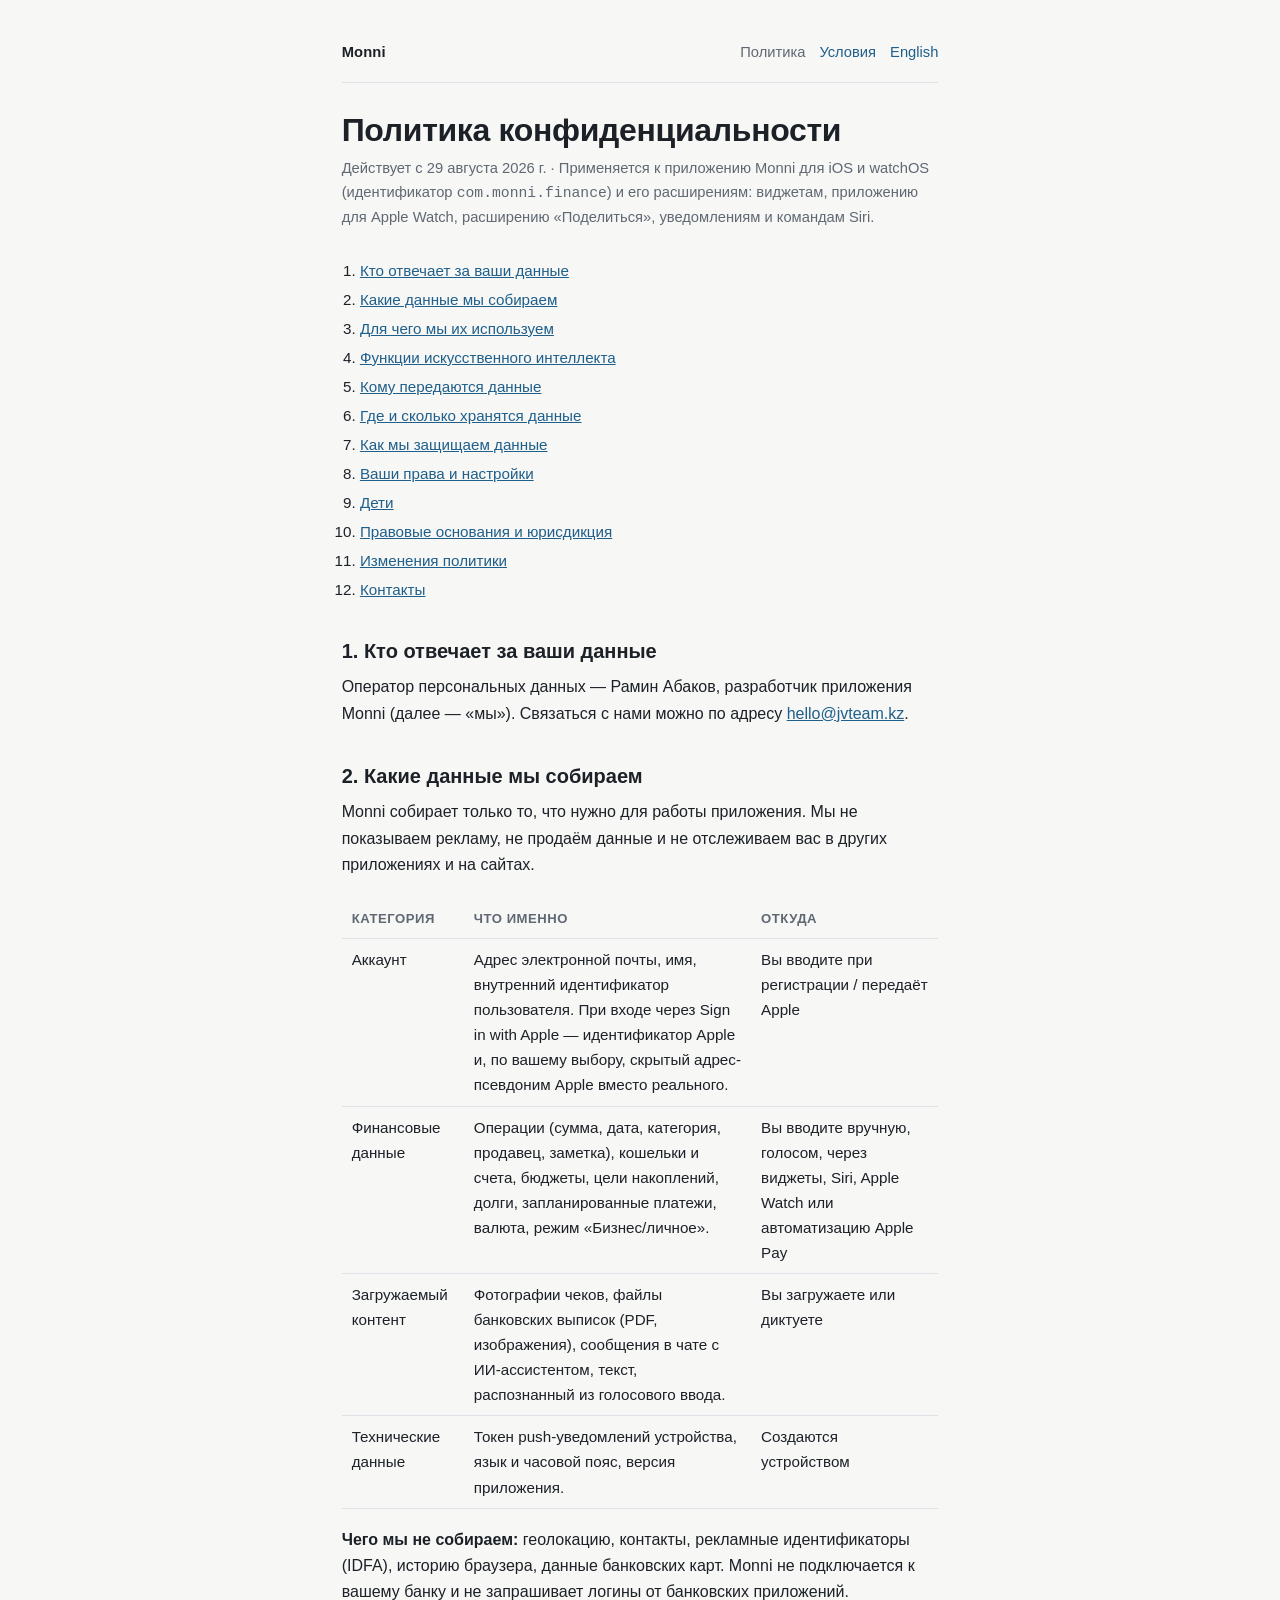
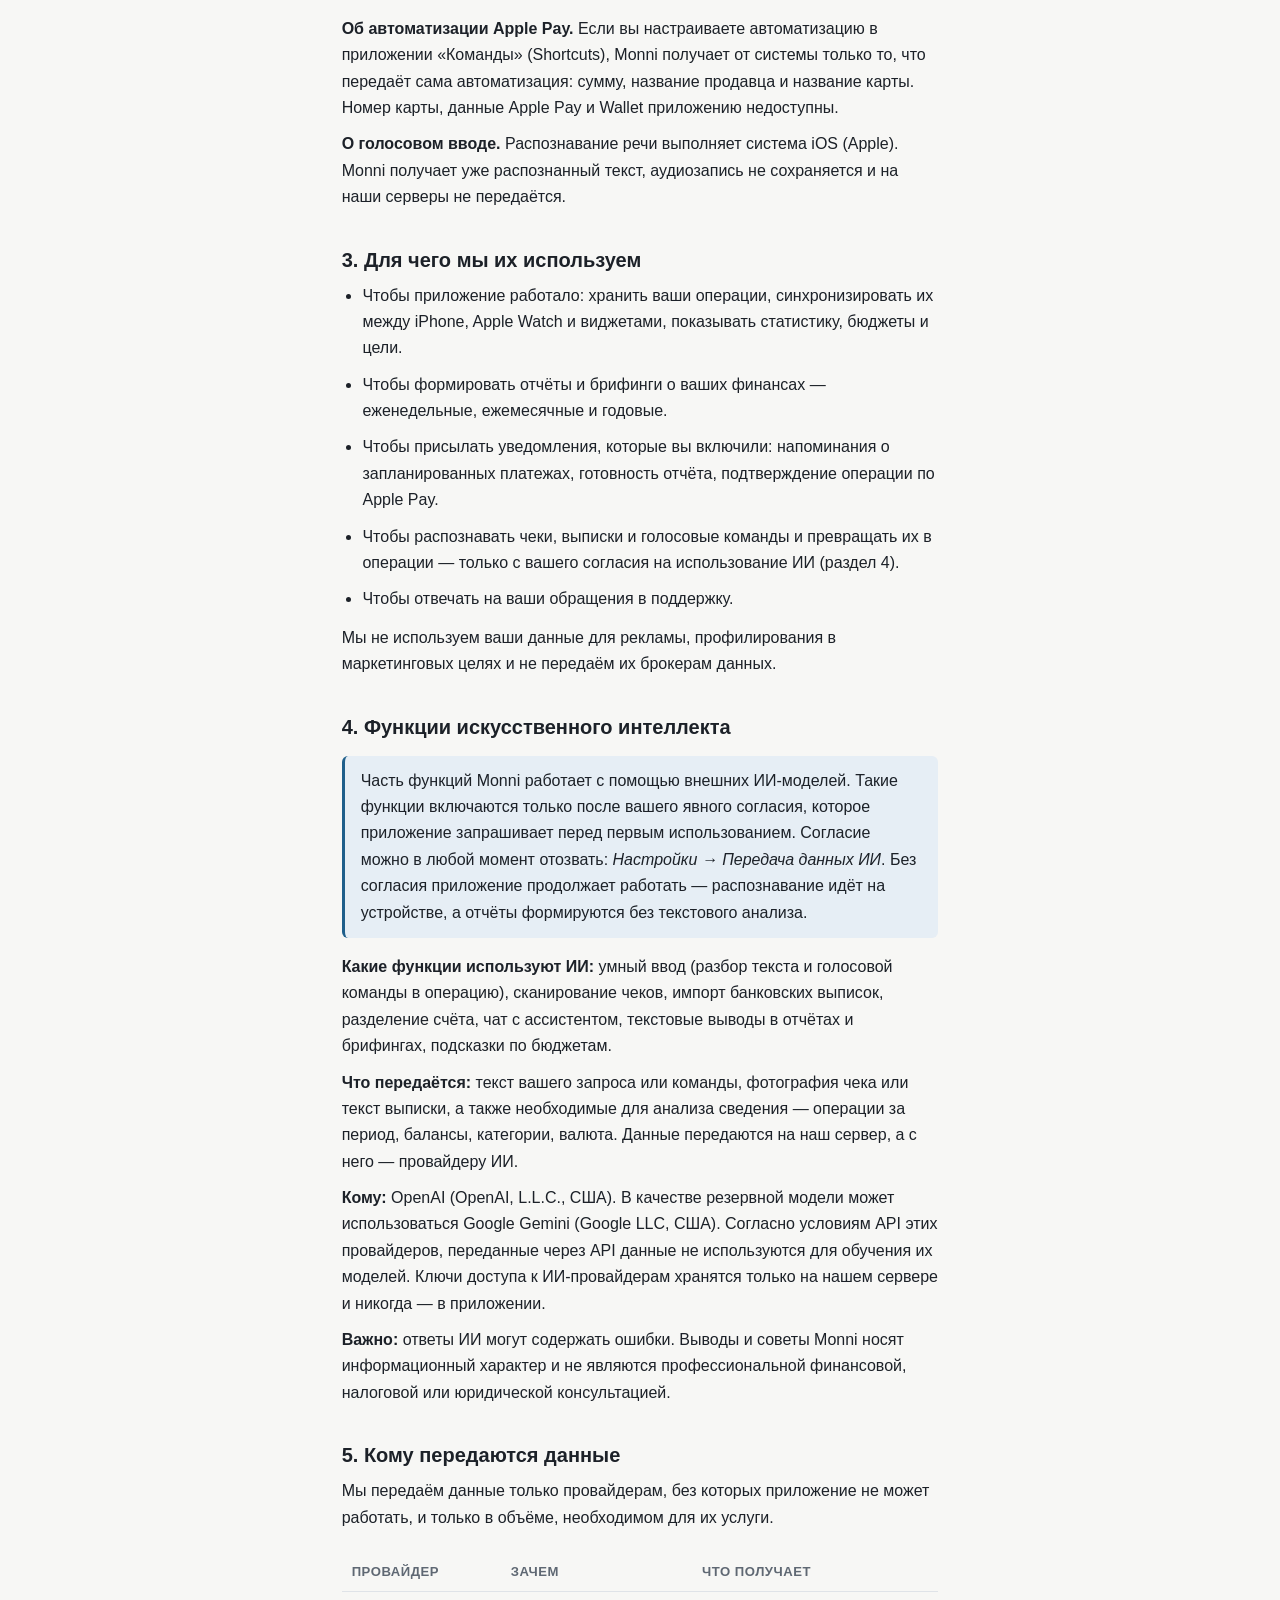
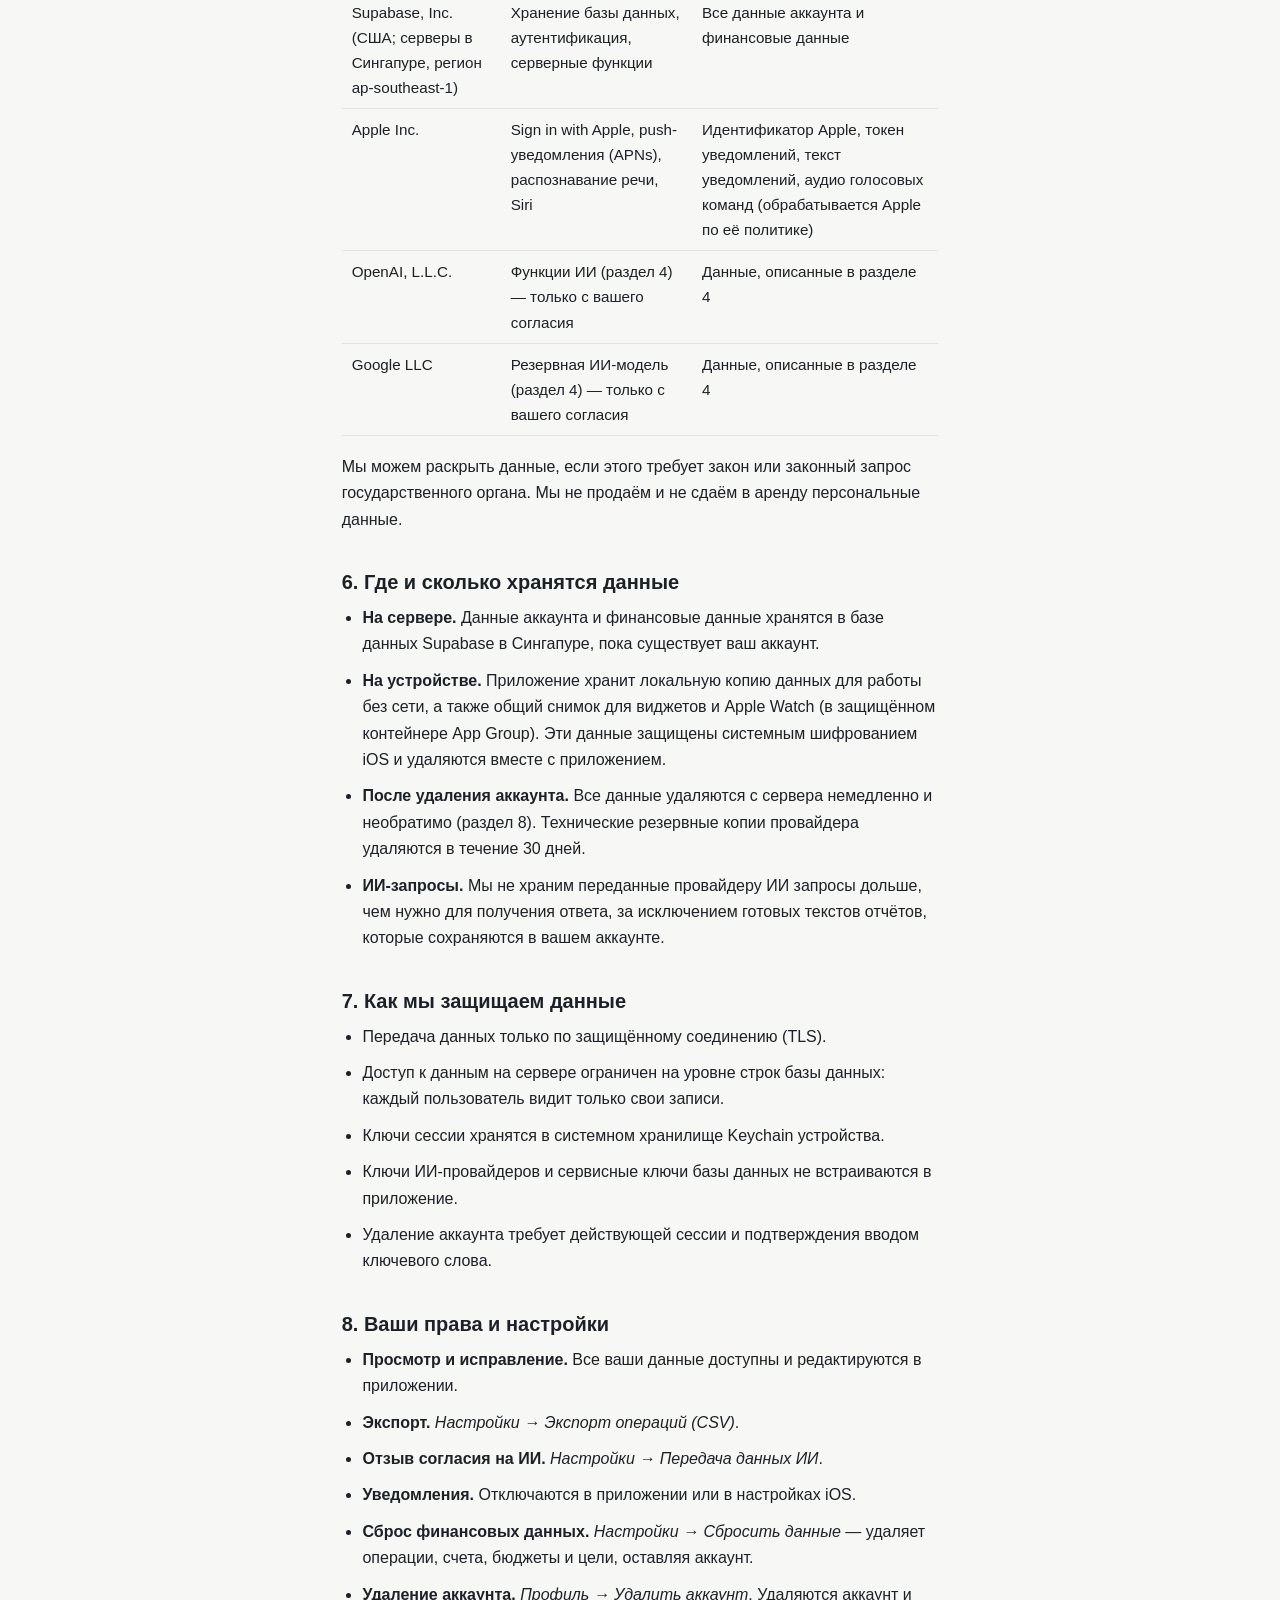
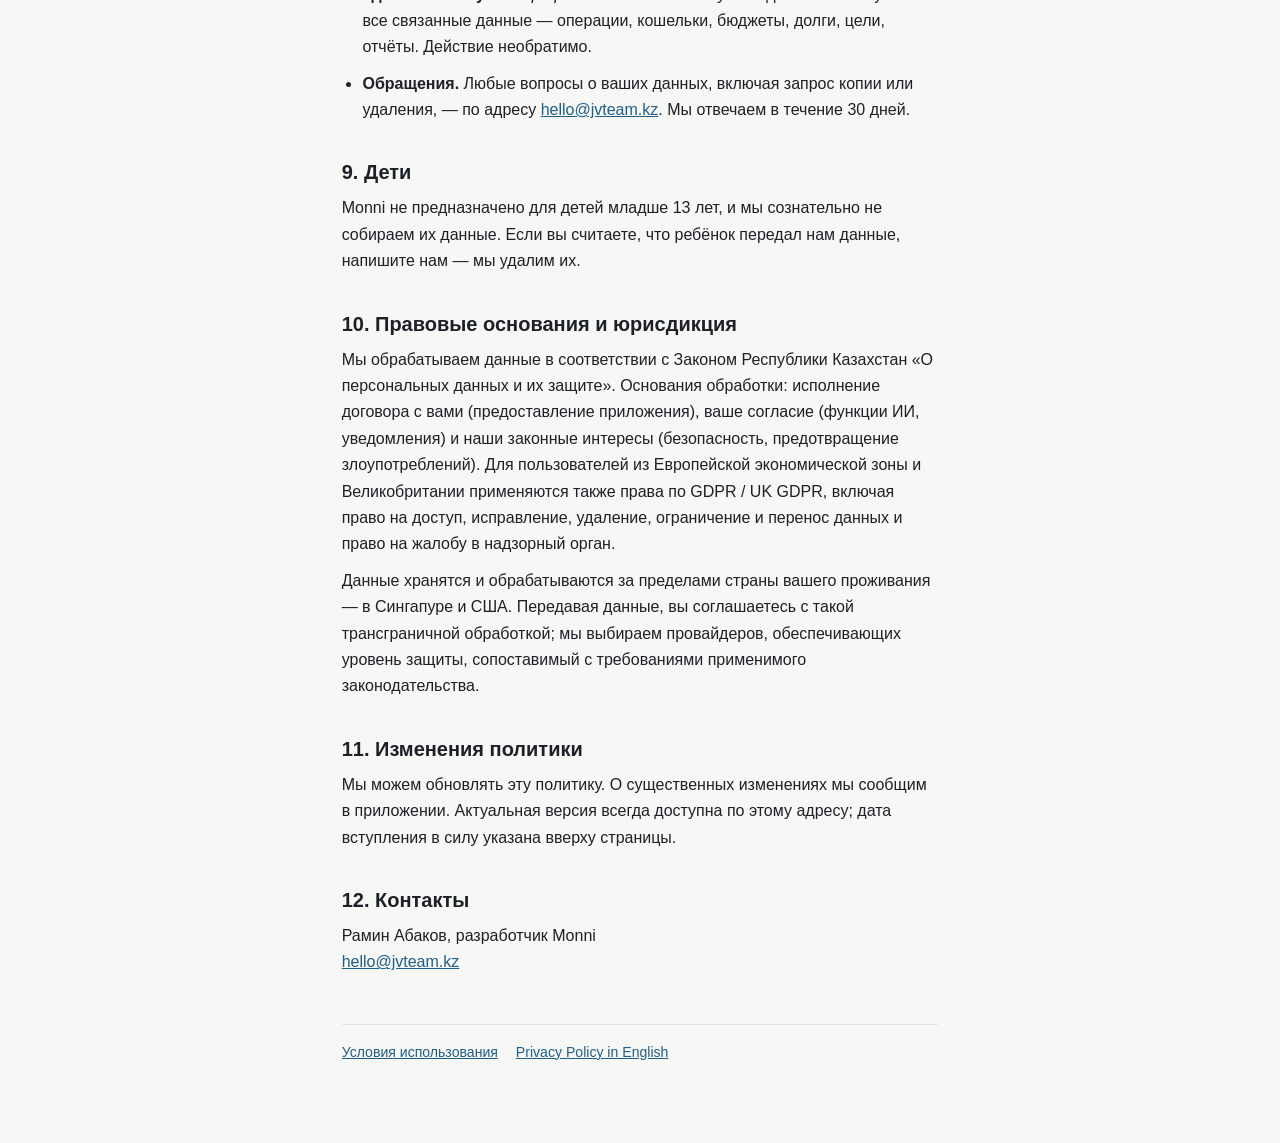
==== privacy/index.html @ ae273764 "Privacy Policy and Terms of Use for Monni (ru/en)" ====
<!doctype html>
<html lang="ru">
<head>
<meta charset="utf-8">
<meta name="viewport" content="width=device-width, initial-scale=1">
<title>Политика конфиденциальности — Monni</title>
<link rel="stylesheet" href="../style.css">
</head>
<body>
<div class="wrap">
  <header class="top">
    <a class="brand" href="../">Monni</a>
    <nav><a href="./" aria-current="page">Политика</a><a href="../terms/">Условия</a><a href="en/">English</a></nav>
  </header>

  <h1>Политика конфиденциальности</h1>
  <p class="effective">Действует с 29 августа 2026 г. · Применяется к приложению Monni для iOS и watchOS (идентификатор <code>com.monni.finance</code>) и его расширениям: виджетам, приложению для Apple Watch, расширению «Поделиться», уведомлениям и командам Siri.</p>

  <ol class="toc">
    <li><a href="#who">Кто отвечает за ваши данные</a></li>
    <li><a href="#what">Какие данные мы собираем</a></li>
    <li><a href="#why">Для чего мы их используем</a></li>
    <li><a href="#ai">Функции искусственного интеллекта</a></li>
    <li><a href="#providers">Кому передаются данные</a></li>
    <li><a href="#storage">Где и сколько хранятся данные</a></li>
    <li><a href="#security">Как мы защищаем данные</a></li>
    <li><a href="#rights">Ваши права и настройки</a></li>
    <li><a href="#children">Дети</a></li>
    <li><a href="#law">Правовые основания и юрисдикция</a></li>
    <li><a href="#changes">Изменения политики</a></li>
    <li><a href="#contact">Контакты</a></li>
  </ol>

  <h2 id="who">1. Кто отвечает за ваши данные</h2>
  <p>Оператор персональных данных — Рамин Абаков, разработчик приложения Monni (далее — «мы»). Связаться с нами можно по адресу <a href="mailto:hello@jvteam.kz">hello@jvteam.kz</a>.</p>

  <h2 id="what">2. Какие данные мы собираем</h2>
  <p>Monni собирает только то, что нужно для работы приложения. Мы не показываем рекламу, не продаём данные и не отслеживаем вас в других приложениях и на сайтах.</p>

  <div class="table-wrap">
  <table>
    <tr><th>Категория</th><th>Что именно</th><th>Откуда</th></tr>
    <tr><td>Аккаунт</td><td>Адрес электронной почты, имя, внутренний идентификатор пользователя. При входе через Sign in with Apple — идентификатор Apple и, по вашему выбору, скрытый адрес-псевдоним Apple вместо реального.</td><td>Вы вводите при регистрации / передаёт Apple</td></tr>
    <tr><td>Финансовые данные</td><td>Операции (сумма, дата, категория, продавец, заметка), кошельки и счета, бюджеты, цели накоплений, долги, запланированные платежи, валюта, режим «Бизнес/личное».</td><td>Вы вводите вручную, голосом, через виджеты, Siri, Apple Watch или автоматизацию Apple Pay</td></tr>
    <tr><td>Загружаемый контент</td><td>Фотографии чеков, файлы банковских выписок (PDF, изображения), сообщения в чате с ИИ-ассистентом, текст, распознанный из голосового ввода.</td><td>Вы загружаете или диктуете</td></tr>
    <tr><td>Технические данные</td><td>Токен push-уведомлений устройства, язык и часовой пояс, версия приложения.</td><td>Создаются устройством</td></tr>
  </table>
  </div>

  <p><strong>Чего мы не собираем:</strong> геолокацию, контакты, рекламные идентификаторы (IDFA), историю браузера, данные банковских карт. Monni не подключается к вашему банку и не запрашивает логины от банковских приложений.</p>
  <p><strong>Об автоматизации Apple Pay.</strong> Если вы настраиваете автоматизацию в приложении «Команды» (Shortcuts), Monni получает от системы только то, что передаёт сама автоматизация: сумму, название продавца и название карты. Номер карты, данные Apple Pay и Wallet приложению недоступны.</p>
  <p><strong>О голосовом вводе.</strong> Распознавание речи выполняет система iOS (Apple). Monni получает уже распознанный текст, аудиозапись не сохраняется и на наши серверы не передаётся.</p>

  <h2 id="why">3. Для чего мы их используем</h2>
  <ul>
    <li>Чтобы приложение работало: хранить ваши операции, синхронизировать их между iPhone, Apple Watch и виджетами, показывать статистику, бюджеты и цели.</li>
    <li>Чтобы формировать отчёты и брифинги о ваших финансах — еженедельные, ежемесячные и годовые.</li>
    <li>Чтобы присылать уведомления, которые вы включили: напоминания о запланированных платежах, готовность отчёта, подтверждение операции по Apple Pay.</li>
    <li>Чтобы распознавать чеки, выписки и голосовые команды и превращать их в операции — только с вашего согласия на использование ИИ (раздел 4).</li>
    <li>Чтобы отвечать на ваши обращения в поддержку.</li>
  </ul>
  <p>Мы не используем ваши данные для рекламы, профилирования в маркетинговых целях и не передаём их брокерам данных.</p>

  <h2 id="ai">4. Функции искусственного интеллекта</h2>
  <div class="callout">
    <p>Часть функций Monni работает с помощью внешних ИИ-моделей. Такие функции включаются только после вашего явного согласия, которое приложение запрашивает перед первым использованием. Согласие можно в любой момент отозвать: <em>Настройки → Передача данных ИИ</em>. Без согласия приложение продолжает работать — распознавание идёт на устройстве, а отчёты формируются без текстового анализа.</p>
  </div>
  <p><strong>Какие функции используют ИИ:</strong> умный ввод (разбор текста и голосовой команды в операцию), сканирование чеков, импорт банковских выписок, разделение счёта, чат с ассистентом, текстовые выводы в отчётах и брифингах, подсказки по бюджетам.</p>
  <p><strong>Что передаётся:</strong> текст вашего запроса или команды, фотография чека или текст выписки, а также необходимые для анализа сведения — операции за период, балансы, категории, валюта. Данные передаются на наш сервер, а с него — провайдеру ИИ.</p>
  <p><strong>Кому:</strong> OpenAI (OpenAI, L.L.C., США). В качестве резервной модели может использоваться Google Gemini (Google LLC, США). Согласно условиям API этих провайдеров, переданные через API данные не используются для обучения их моделей. Ключи доступа к ИИ-провайдерам хранятся только на нашем сервере и никогда — в приложении.</p>
  <p><strong>Важно:</strong> ответы ИИ могут содержать ошибки. Выводы и советы Monni носят информационный характер и не являются профессиональной финансовой, налоговой или юридической консультацией.</p>

  <h2 id="providers">5. Кому передаются данные</h2>
  <p>Мы передаём данные только провайдерам, без которых приложение не может работать, и только в объёме, необходимом для их услуги.</p>
  <div class="table-wrap">
  <table>
    <tr><th>Провайдер</th><th>Зачем</th><th>Что получает</th></tr>
    <tr><td>Supabase, Inc. (США; серверы в Сингапуре, регион ap-southeast-1)</td><td>Хранение базы данных, аутентификация, серверные функции</td><td>Все данные аккаунта и финансовые данные</td></tr>
    <tr><td>Apple Inc.</td><td>Sign in with Apple, push-уведомления (APNs), распознавание речи, Siri</td><td>Идентификатор Apple, токен уведомлений, текст уведомлений, аудио голосовых команд (обрабатывается Apple по её политике)</td></tr>
    <tr><td>OpenAI, L.L.C.</td><td>Функции ИИ (раздел 4) — только с вашего согласия</td><td>Данные, описанные в разделе 4</td></tr>
    <tr><td>Google LLC</td><td>Резервная ИИ-модель (раздел 4) — только с вашего согласия</td><td>Данные, описанные в разделе 4</td></tr>
  </table>
  </div>
  <p>Мы можем раскрыть данные, если этого требует закон или законный запрос государственного органа. Мы не продаём и не сдаём в аренду персональные данные.</p>

  <h2 id="storage">6. Где и сколько хранятся данные</h2>
  <ul>
    <li><strong>На сервере.</strong> Данные аккаунта и финансовые данные хранятся в базе данных Supabase в Сингапуре, пока существует ваш аккаунт.</li>
    <li><strong>На устройстве.</strong> Приложение хранит локальную копию данных для работы без сети, а также общий снимок для виджетов и Apple Watch (в защищённом контейнере App Group). Эти данные защищены системным шифрованием iOS и удаляются вместе с приложением.</li>
    <li><strong>После удаления аккаунта.</strong> Все данные удаляются с сервера немедленно и необратимо (раздел 8). Технические резервные копии провайдера удаляются в течение 30 дней.</li>
    <li><strong>ИИ-запросы.</strong> Мы не храним переданные провайдеру ИИ запросы дольше, чем нужно для получения ответа, за исключением готовых текстов отчётов, которые сохраняются в вашем аккаунте.</li>
  </ul>

  <h2 id="security">7. Как мы защищаем данные</h2>
  <ul>
    <li>Передача данных только по защищённому соединению (TLS).</li>
    <li>Доступ к данным на сервере ограничен на уровне строк базы данных: каждый пользователь видит только свои записи.</li>
    <li>Ключи сессии хранятся в системном хранилище Keychain устройства.</li>
    <li>Ключи ИИ-провайдеров и сервисные ключи базы данных не встраиваются в приложение.</li>
    <li>Удаление аккаунта требует действующей сессии и подтверждения вводом ключевого слова.</li>
  </ul>

  <h2 id="rights">8. Ваши права и настройки</h2>
  <ul>
    <li><strong>Просмотр и исправление.</strong> Все ваши данные доступны и редактируются в приложении.</li>
    <li><strong>Экспорт.</strong> <em>Настройки → Экспорт операций (CSV)</em>.</li>
    <li><strong>Отзыв согласия на ИИ.</strong> <em>Настройки → Передача данных ИИ</em>.</li>
    <li><strong>Уведомления.</strong> Отключаются в приложении или в настройках iOS.</li>
    <li><strong>Сброс финансовых данных.</strong> <em>Настройки → Сбросить данные</em> — удаляет операции, счета, бюджеты и цели, оставляя аккаунт.</li>
    <li><strong>Удаление аккаунта.</strong> <em>Профиль → Удалить аккаунт</em>. Удаляются аккаунт и все связанные данные — операции, кошельки, бюджеты, долги, цели, отчёты. Действие необратимо.</li>
    <li><strong>Обращения.</strong> Любые вопросы о ваших данных, включая запрос копии или удаления, — по адресу <a href="mailto:hello@jvteam.kz">hello@jvteam.kz</a>. Мы отвечаем в течение 30 дней.</li>
  </ul>

  <h2 id="children">9. Дети</h2>
  <p>Monni не предназначено для детей младше 13 лет, и мы сознательно не собираем их данные. Если вы считаете, что ребёнок передал нам данные, напишите нам — мы удалим их.</p>

  <h2 id="law">10. Правовые основания и юрисдикция</h2>
  <p>Мы обрабатываем данные в соответствии с Законом Республики Казахстан «О персональных данных и их защите». Основания обработки: исполнение договора с вами (предоставление приложения), ваше согласие (функции ИИ, уведомления) и наши законные интересы (безопасность, предотвращение злоупотреблений). Для пользователей из Европейской экономической зоны и Великобритании применяются также права по GDPR / UK GDPR, включая право на доступ, исправление, удаление, ограничение и перенос данных и право на жалобу в надзорный орган.</p>
  <p>Данные хранятся и обрабатываются за пределами страны вашего проживания — в Сингапуре и США. Передавая данные, вы соглашаетесь с такой трансграничной обработкой; мы выбираем провайдеров, обеспечивающих уровень защиты, сопоставимый с требованиями применимого законодательства.</p>

  <h2 id="changes">11. Изменения политики</h2>
  <p>Мы можем обновлять эту политику. О существенных изменениях мы сообщим в приложении. Актуальная версия всегда доступна по этому адресу; дата вступления в силу указана вверху страницы.</p>

  <h2 id="contact">12. Контакты</h2>
  <p>Рамин Абаков, разработчик Monni<br>
  <a href="mailto:hello@jvteam.kz">hello@jvteam.kz</a></p>

  <footer class="bottom">
    <a href="../terms/">Условия использования</a>
    <a href="en/">Privacy Policy in English</a>
  </footer>
</div>
</body>
</html>
---- style.css ----
:root {
  --bg: #f7f7f5;
  --surface: #ffffff;
  --ink: #1c2128;
  --muted: #5f6873;
  --line: #dfe3e8;
  --accent: #1f5f8b;
  --accent-soft: #e6eef5;
}
@media (prefers-color-scheme: dark) {
  :root {
    --bg: #101418;
    --surface: #171c22;
    --ink: #e7ebef;
    --muted: #9aa5b1;
    --line: #2a323b;
    --accent: #8fbce6;
    --accent-soft: #1c2a38;
  }
}
* { box-sizing: border-box; }
html { -webkit-text-size-adjust: 100%; }
body {
  margin: 0;
  background: var(--bg);
  color: var(--ink);
  font: 16px/1.65 -apple-system, BlinkMacSystemFont, "SF Pro Text", "Segoe UI", Roboto, "Helvetica Neue", Arial, sans-serif;
  -webkit-font-smoothing: antialiased;
}
a { color: var(--accent); }
.wrap { max-width: 72ch; margin: 0 auto; padding: 40px 22px 80px; }
header.top {
  display: flex; justify-content: space-between; align-items: center; gap: 16px;
  padding-bottom: 18px; border-bottom: 1px solid var(--line); margin-bottom: 28px;
  font-size: .92rem; color: var(--muted);
}
header.top .brand { font-weight: 700; color: var(--ink); text-decoration: none; letter-spacing: .01em; }
header.top nav a { margin-left: 14px; text-decoration: none; }
header.top nav a[aria-current] { color: var(--muted); }
h1 { font-size: 2rem; line-height: 1.2; margin: 0 0 6px; letter-spacing: -.01em; }
.effective { color: var(--muted); font-size: .92rem; margin: 0 0 28px; }
h2 { font-size: 1.25rem; margin: 36px 0 10px; line-height: 1.3; }
h3 { font-size: 1.02rem; margin: 22px 0 6px; }
p, li { margin: 0 0 10px; }
ul { padding-left: 1.3em; margin: 0 0 12px; }
table { border-collapse: collapse; width: 100%; margin: 12px 0 18px; font-size: .95rem; }
th, td { text-align: left; vertical-align: top; padding: 8px 10px; border-bottom: 1px solid var(--line); }
th { color: var(--muted); font-weight: 600; font-size: .82rem; letter-spacing: .04em; text-transform: uppercase; }
.table-wrap { overflow-x: auto; }
.callout {
  background: var(--accent-soft); border-left: 3px solid var(--accent);
  padding: 12px 16px; border-radius: 6px; margin: 16px 0;
}
.callout p:last-child { margin-bottom: 0; }
footer.bottom {
  margin-top: 48px; padding-top: 16px; border-top: 1px solid var(--line);
  color: var(--muted); font-size: .88rem;
}
footer.bottom a { margin-right: 14px; }
.toc { padding-left: 1.2em; margin-bottom: 24px; font-size: .95rem; }
.toc li { margin-bottom: 4px; }
.index-list { list-style: none; padding: 0; }
.index-list li {
  background: var(--surface); border: 1px solid var(--line); border-radius: 8px;
  padding: 14px 16px; margin-bottom: 10px;
}
.index-list a { font-weight: 600; text-decoration: none; }
.index-list span { display: block; color: var(--muted); font-size: .9rem; margin-top: 2px; }
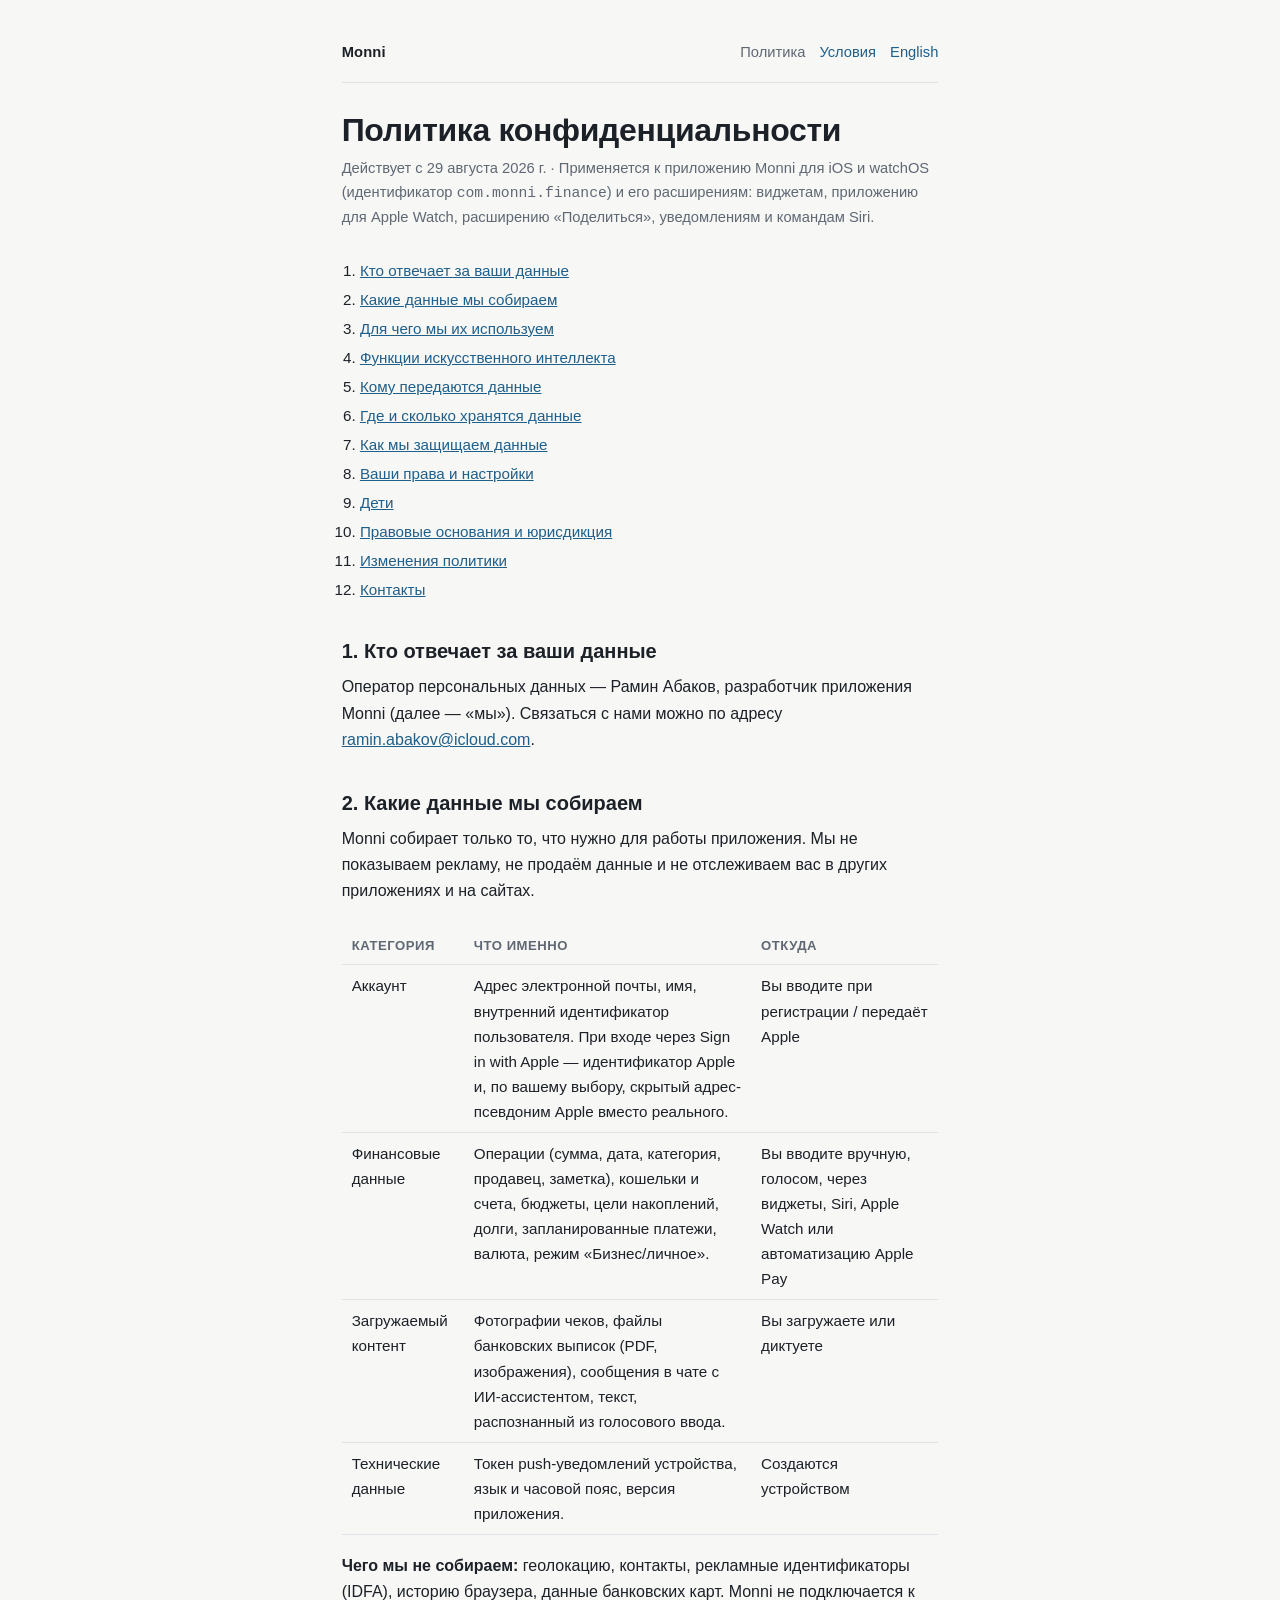
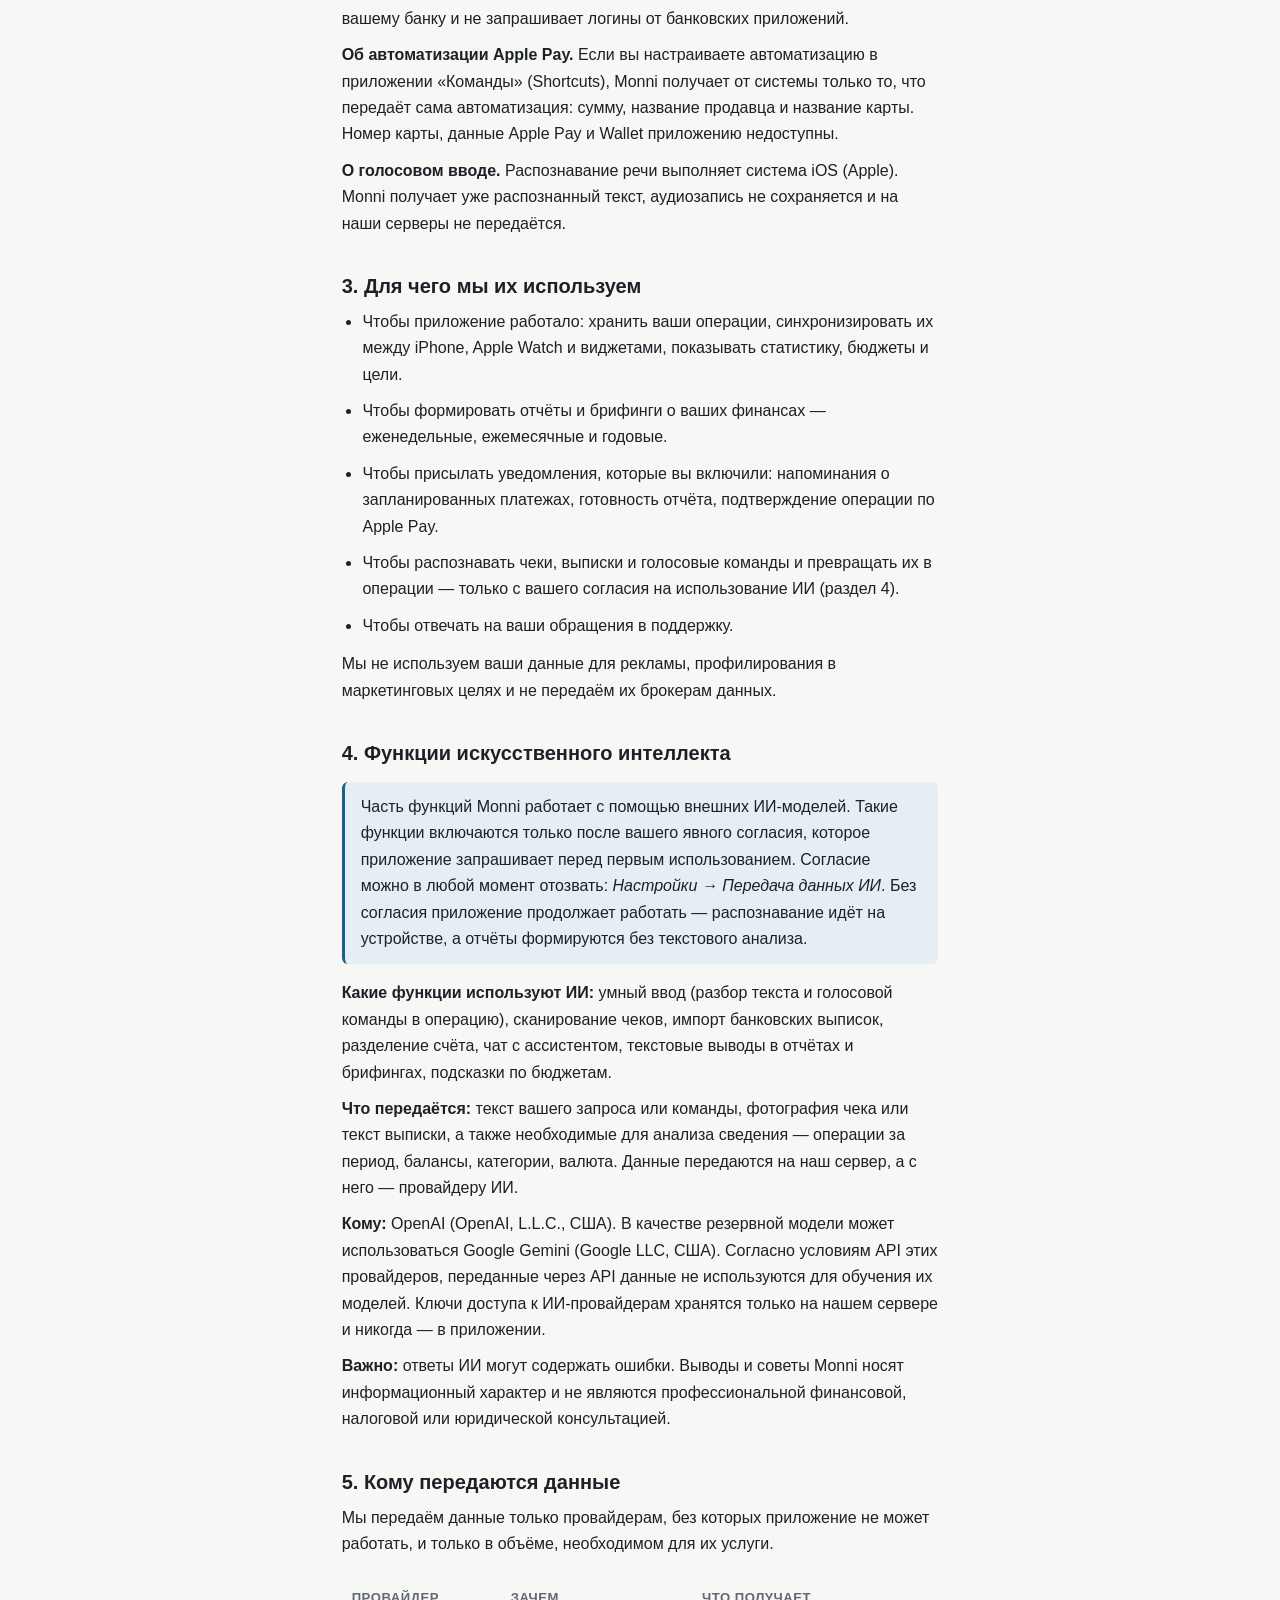
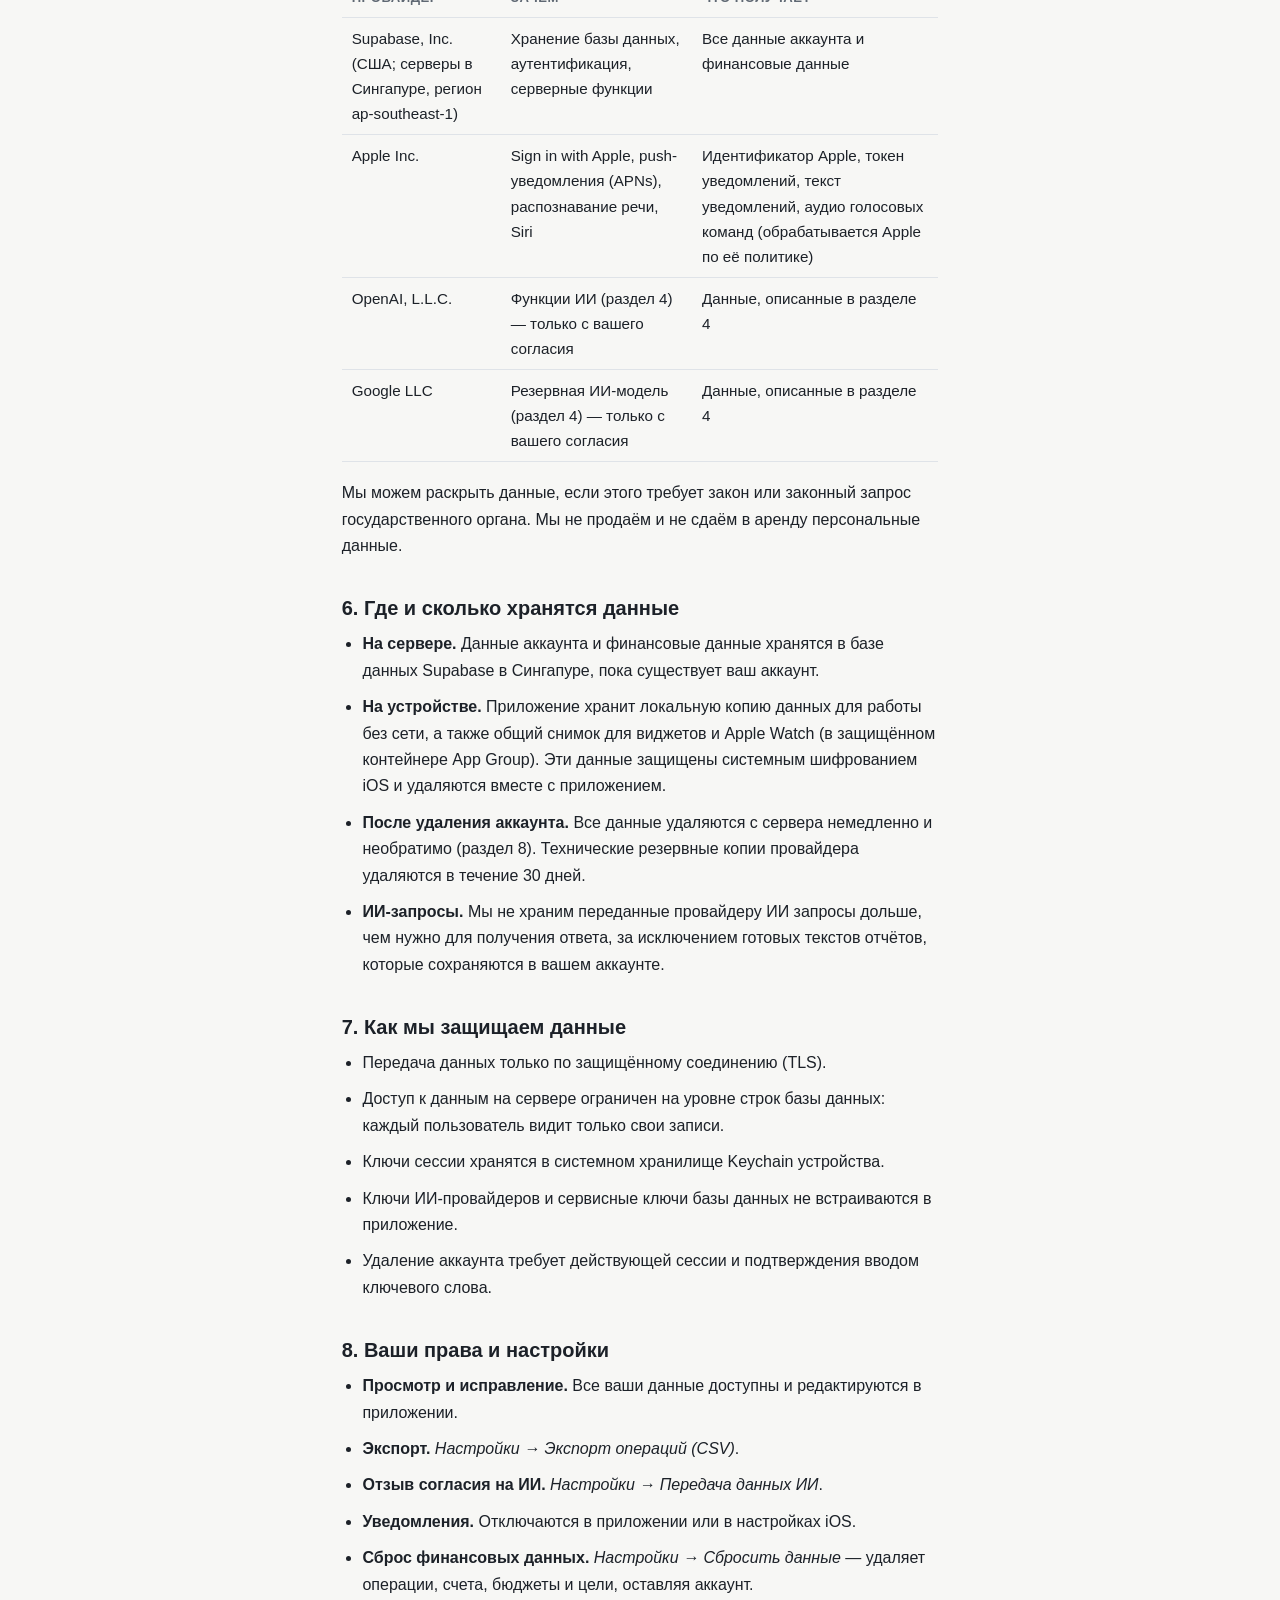
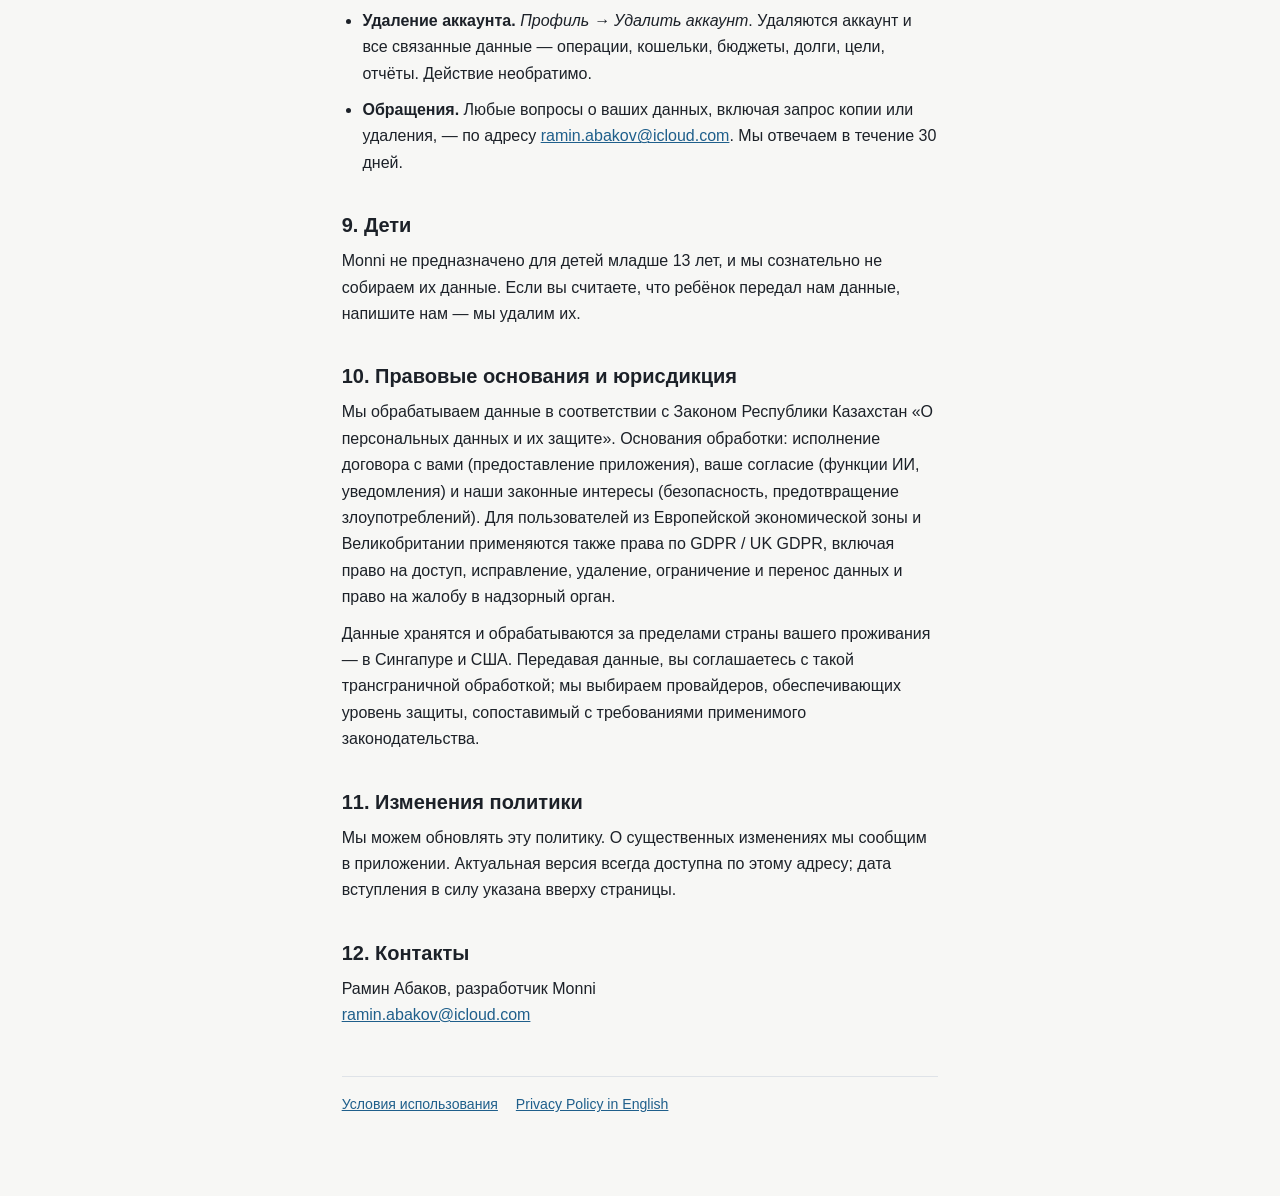
==== commit b75a9f33: "Contact email: ramin.abakov@icloud.com Co-Authored-By: Claude Fable 5.1 <noreply@anthropic.com>" ====
--- a/privacy/index.html
+++ b/privacy/index.html
@@ -32,7 +32,7 @@
   </ol>
 
   <h2 id="who">1. Кто отвечает за ваши данные</h2>
-  <p>Оператор персональных данных — Рамин Абаков, разработчик приложения Monni (далее — «мы»). Связаться с нами можно по адресу <a href="mailto:hello@jvteam.kz">hello@jvteam.kz</a>.</p>
+  <p>Оператор персональных данных — Рамин Абаков, разработчик приложения Monni (далее — «мы»). Связаться с нами можно по адресу <a href="mailto:ramin.abakov@icloud.com">ramin.abakov@icloud.com</a>.</p>
 
   <h2 id="what">2. Какие данные мы собираем</h2>
   <p>Monni собирает только то, что нужно для работы приложения. Мы не показываем рекламу, не продаём данные и не отслеживаем вас в других приложениях и на сайтах.</p>
@@ -108,7 +108,7 @@
     <li><strong>Уведомления.</strong> Отключаются в приложении или в настройках iOS.</li>
     <li><strong>Сброс финансовых данных.</strong> <em>Настройки → Сбросить данные</em> — удаляет операции, счета, бюджеты и цели, оставляя аккаунт.</li>
     <li><strong>Удаление аккаунта.</strong> <em>Профиль → Удалить аккаунт</em>. Удаляются аккаунт и все связанные данные — операции, кошельки, бюджеты, долги, цели, отчёты. Действие необратимо.</li>
-    <li><strong>Обращения.</strong> Любые вопросы о ваших данных, включая запрос копии или удаления, — по адресу <a href="mailto:hello@jvteam.kz">hello@jvteam.kz</a>. Мы отвечаем в течение 30 дней.</li>
+    <li><strong>Обращения.</strong> Любые вопросы о ваших данных, включая запрос копии или удаления, — по адресу <a href="mailto:ramin.abakov@icloud.com">ramin.abakov@icloud.com</a>. Мы отвечаем в течение 30 дней.</li>
   </ul>
 
   <h2 id="children">9. Дети</h2>
@@ -123,7 +123,7 @@
 
   <h2 id="contact">12. Контакты</h2>
   <p>Рамин Абаков, разработчик Monni<br>
-  <a href="mailto:hello@jvteam.kz">hello@jvteam.kz</a></p>
+  <a href="mailto:ramin.abakov@icloud.com">ramin.abakov@icloud.com</a></p>
 
   <footer class="bottom">
     <a href="../terms/">Условия использования</a>
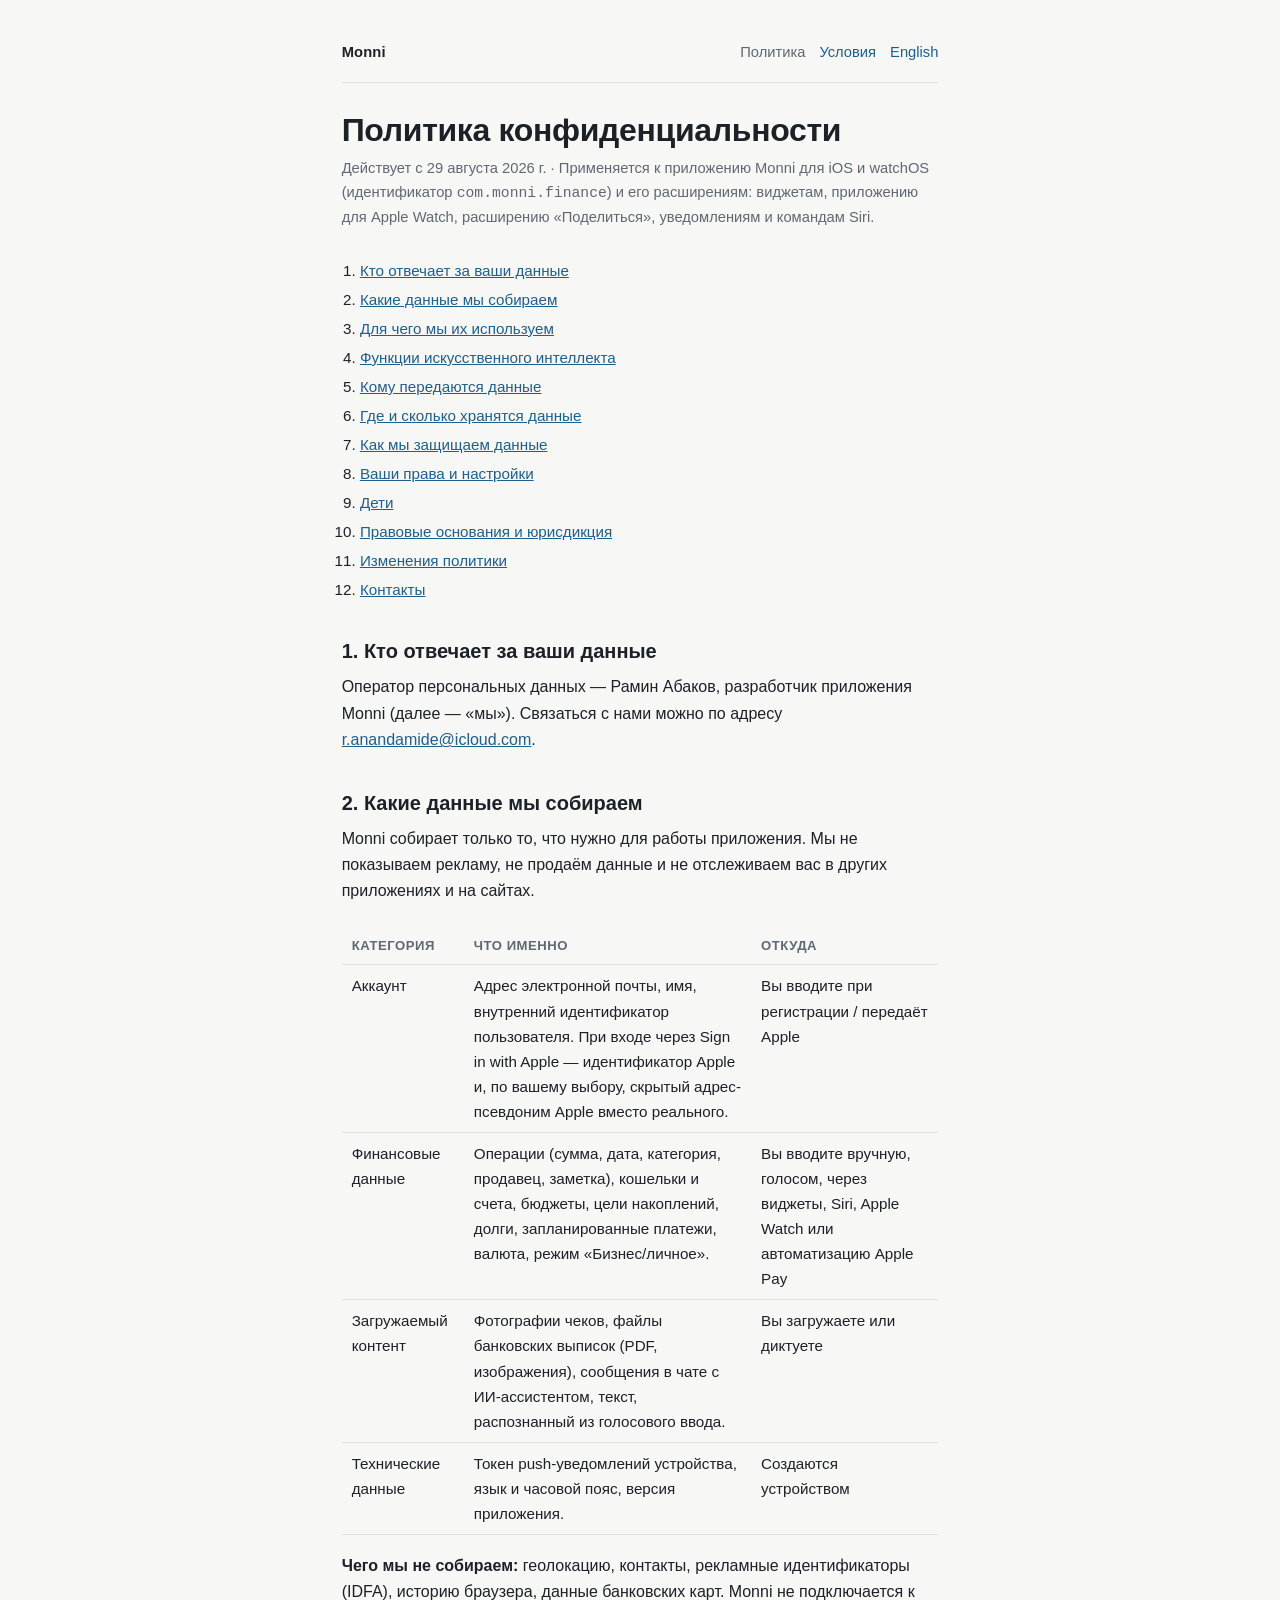
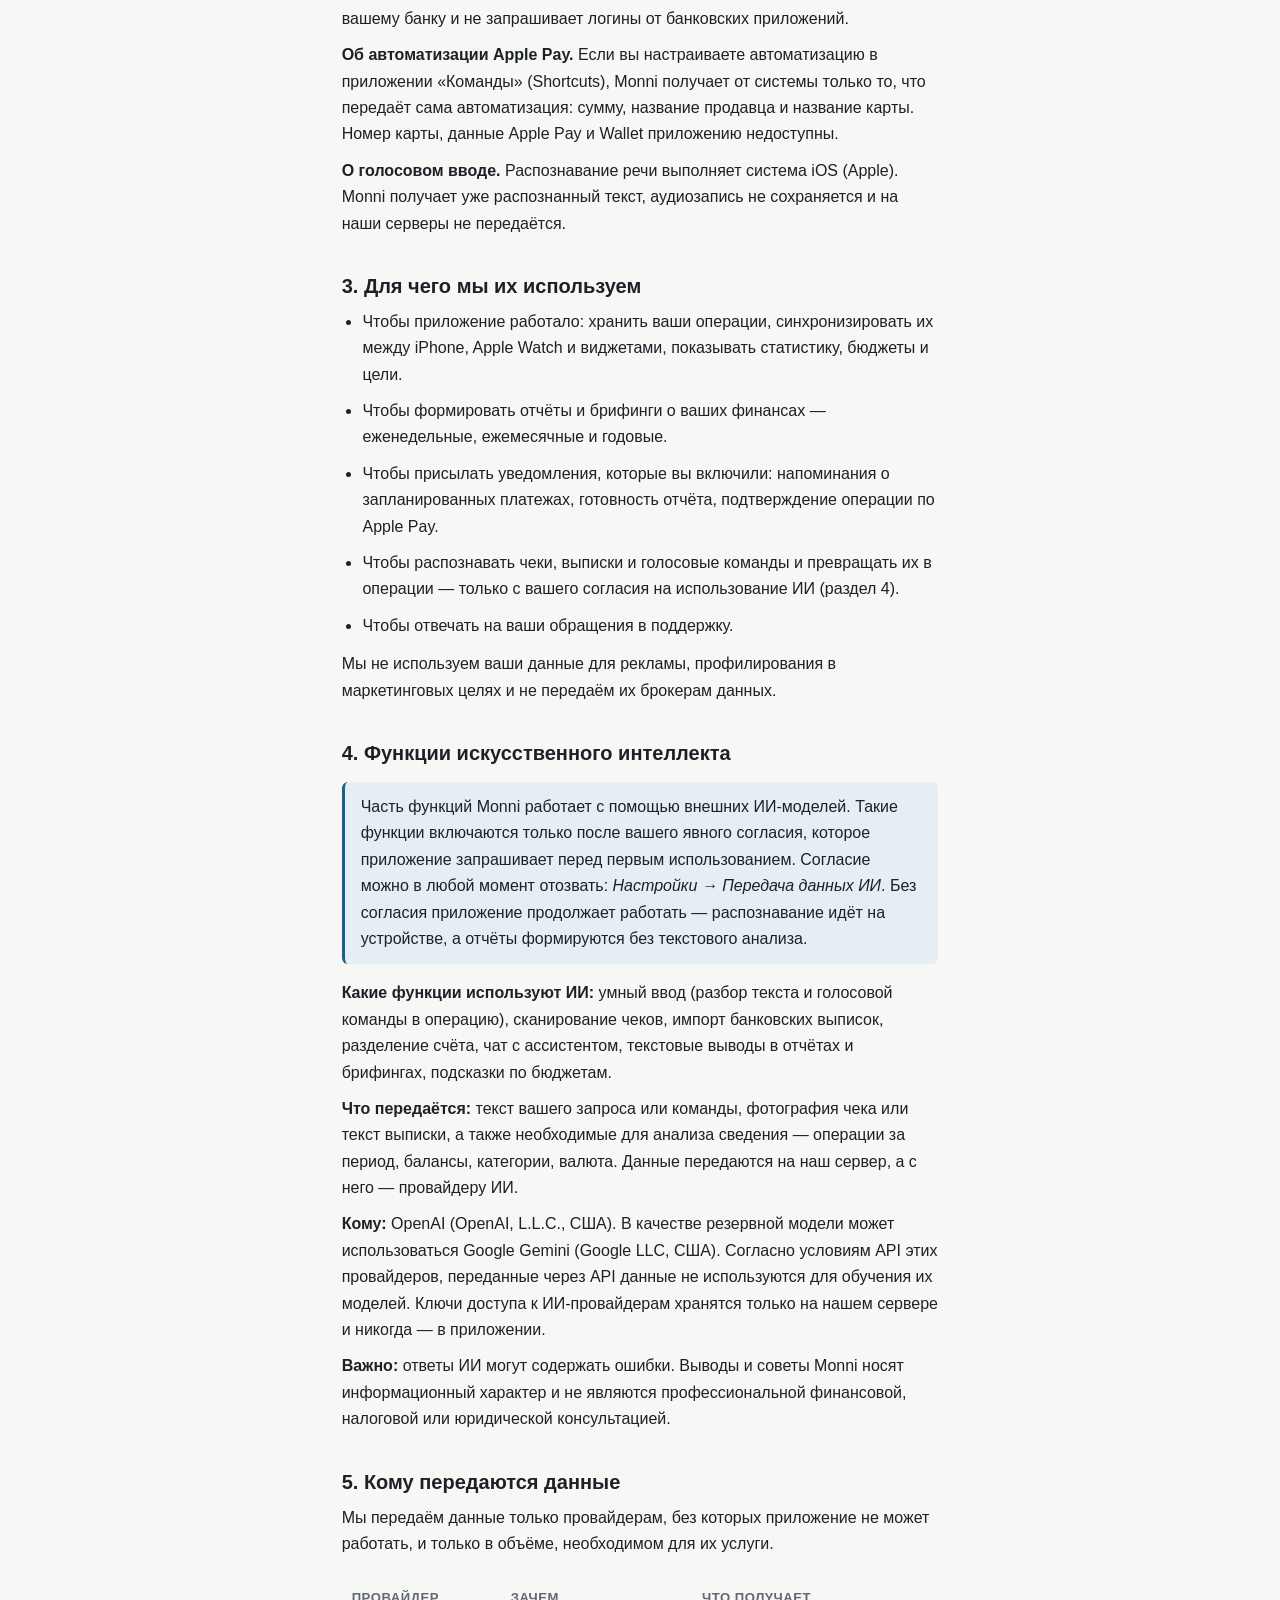
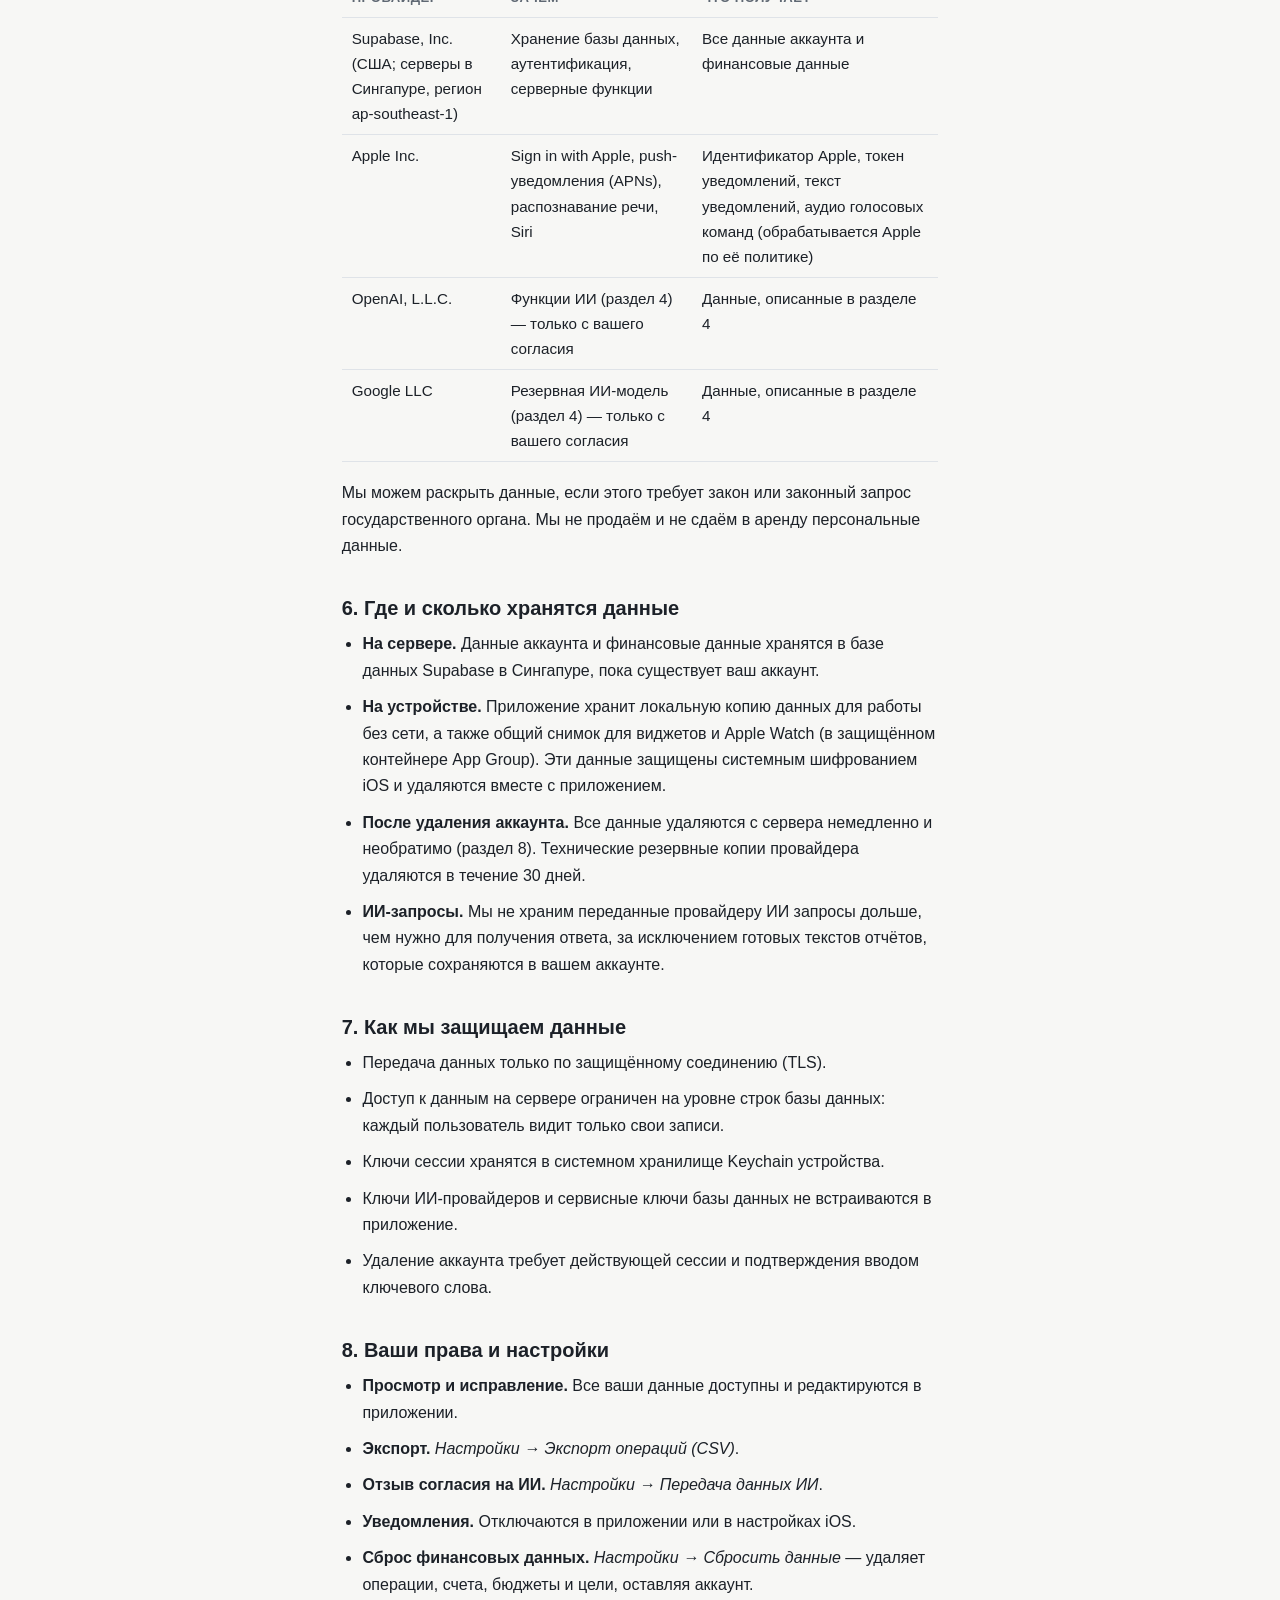
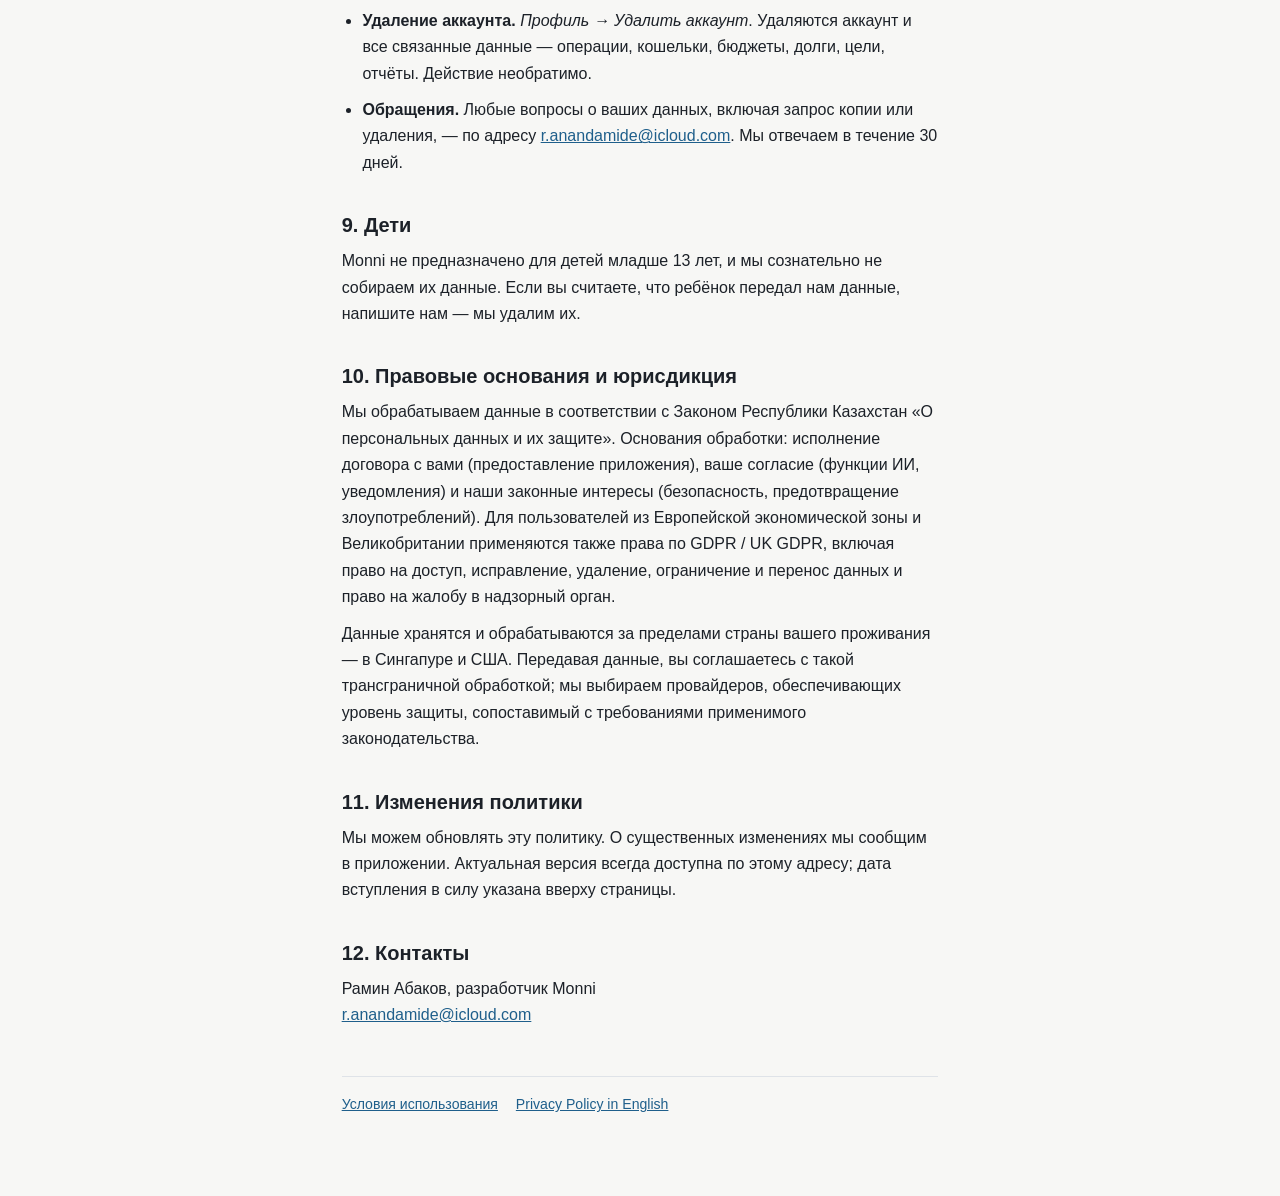
==== commit 554c8b89: "Contact email: r.anandamide@icloud.com Co-Authored-By: Claude Fable 5.1 <noreply@anthropic.com>" ====
--- a/privacy/index.html
+++ b/privacy/index.html
@@ -32,7 +32,7 @@
   </ol>
 
   <h2 id="who">1. Кто отвечает за ваши данные</h2>
-  <p>Оператор персональных данных — Рамин Абаков, разработчик приложения Monni (далее — «мы»). Связаться с нами можно по адресу <a href="mailto:ramin.abakov@icloud.com">ramin.abakov@icloud.com</a>.</p>
+  <p>Оператор персональных данных — Рамин Абаков, разработчик приложения Monni (далее — «мы»). Связаться с нами можно по адресу <a href="mailto:r.anandamide@icloud.com">r.anandamide@icloud.com</a>.</p>
 
   <h2 id="what">2. Какие данные мы собираем</h2>
   <p>Monni собирает только то, что нужно для работы приложения. Мы не показываем рекламу, не продаём данные и не отслеживаем вас в других приложениях и на сайтах.</p>
@@ -108,7 +108,7 @@
     <li><strong>Уведомления.</strong> Отключаются в приложении или в настройках iOS.</li>
     <li><strong>Сброс финансовых данных.</strong> <em>Настройки → Сбросить данные</em> — удаляет операции, счета, бюджеты и цели, оставляя аккаунт.</li>
     <li><strong>Удаление аккаунта.</strong> <em>Профиль → Удалить аккаунт</em>. Удаляются аккаунт и все связанные данные — операции, кошельки, бюджеты, долги, цели, отчёты. Действие необратимо.</li>
-    <li><strong>Обращения.</strong> Любые вопросы о ваших данных, включая запрос копии или удаления, — по адресу <a href="mailto:ramin.abakov@icloud.com">ramin.abakov@icloud.com</a>. Мы отвечаем в течение 30 дней.</li>
+    <li><strong>Обращения.</strong> Любые вопросы о ваших данных, включая запрос копии или удаления, — по адресу <a href="mailto:r.anandamide@icloud.com">r.anandamide@icloud.com</a>. Мы отвечаем в течение 30 дней.</li>
   </ul>
 
   <h2 id="children">9. Дети</h2>
@@ -123,7 +123,7 @@
 
   <h2 id="contact">12. Контакты</h2>
   <p>Рамин Абаков, разработчик Monni<br>
-  <a href="mailto:ramin.abakov@icloud.com">ramin.abakov@icloud.com</a></p>
+  <a href="mailto:r.anandamide@icloud.com">r.anandamide@icloud.com</a></p>
 
   <footer class="bottom">
     <a href="../terms/">Условия использования</a>
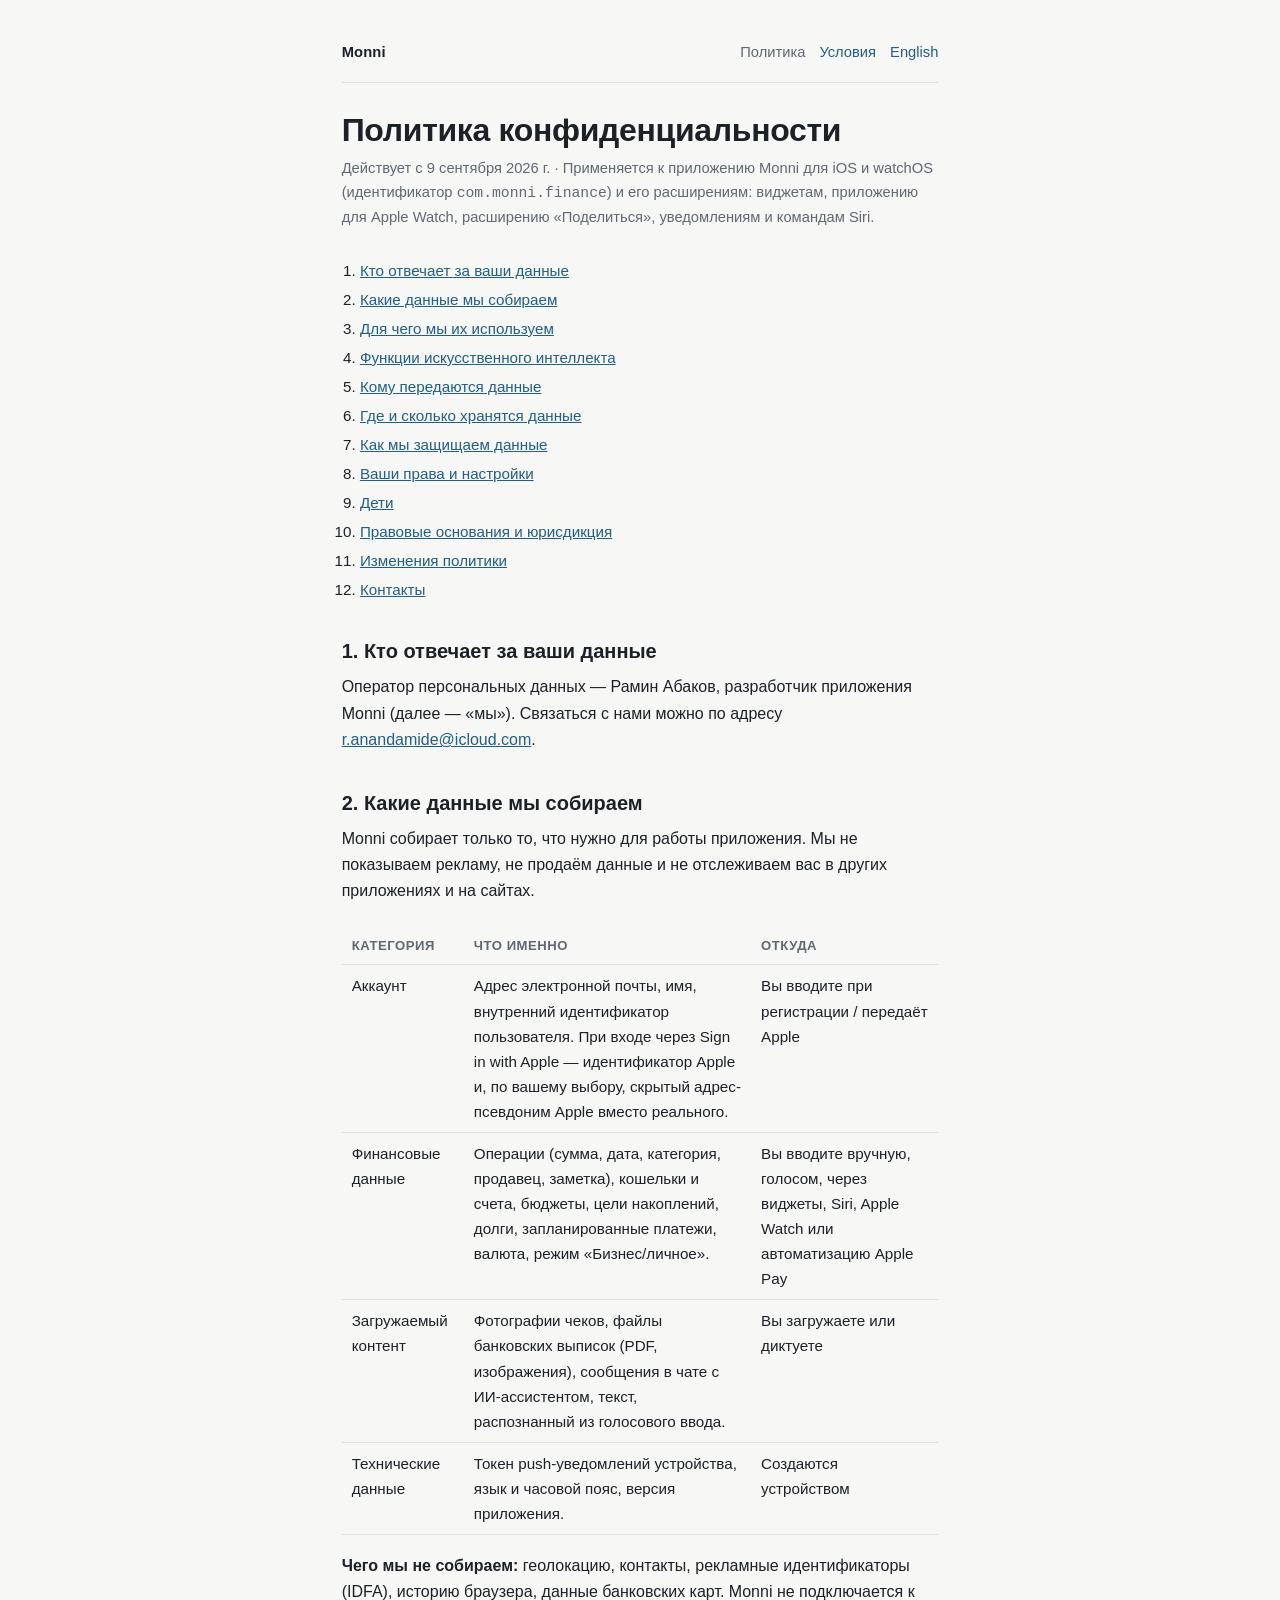
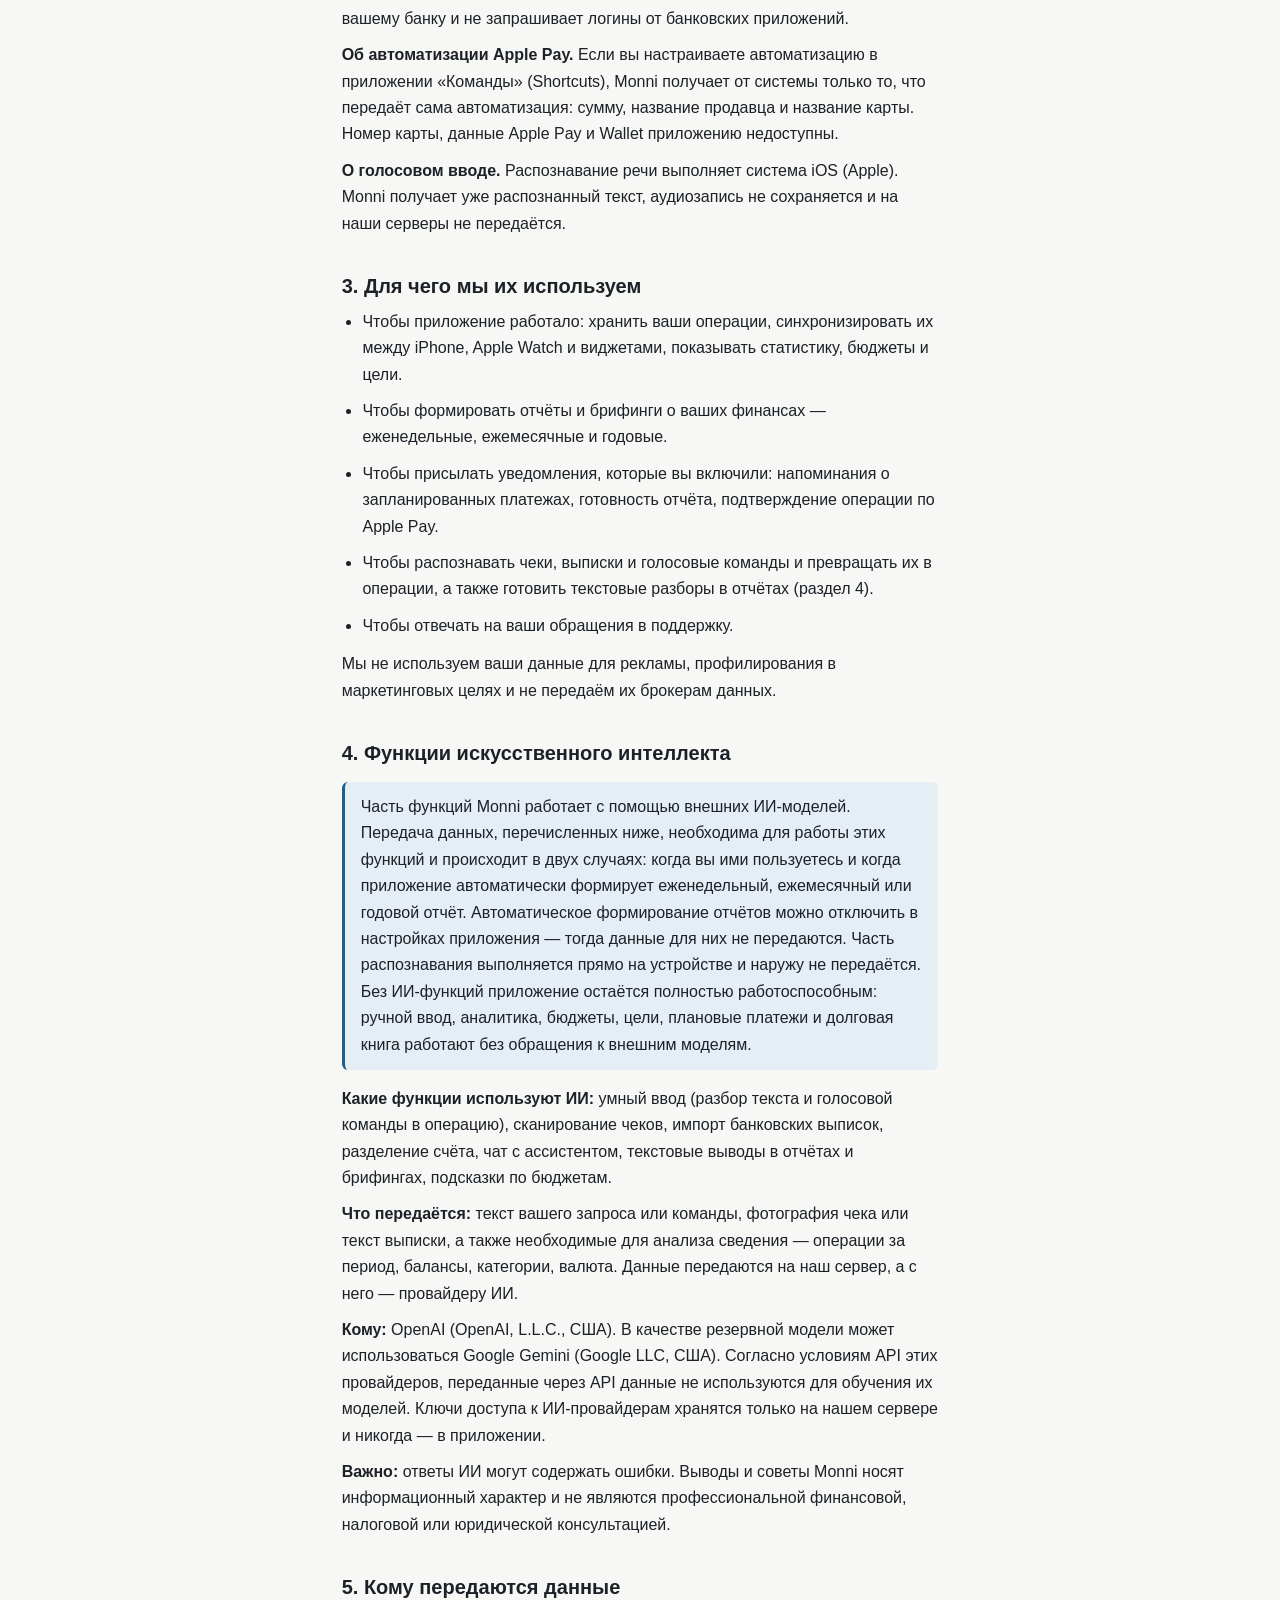
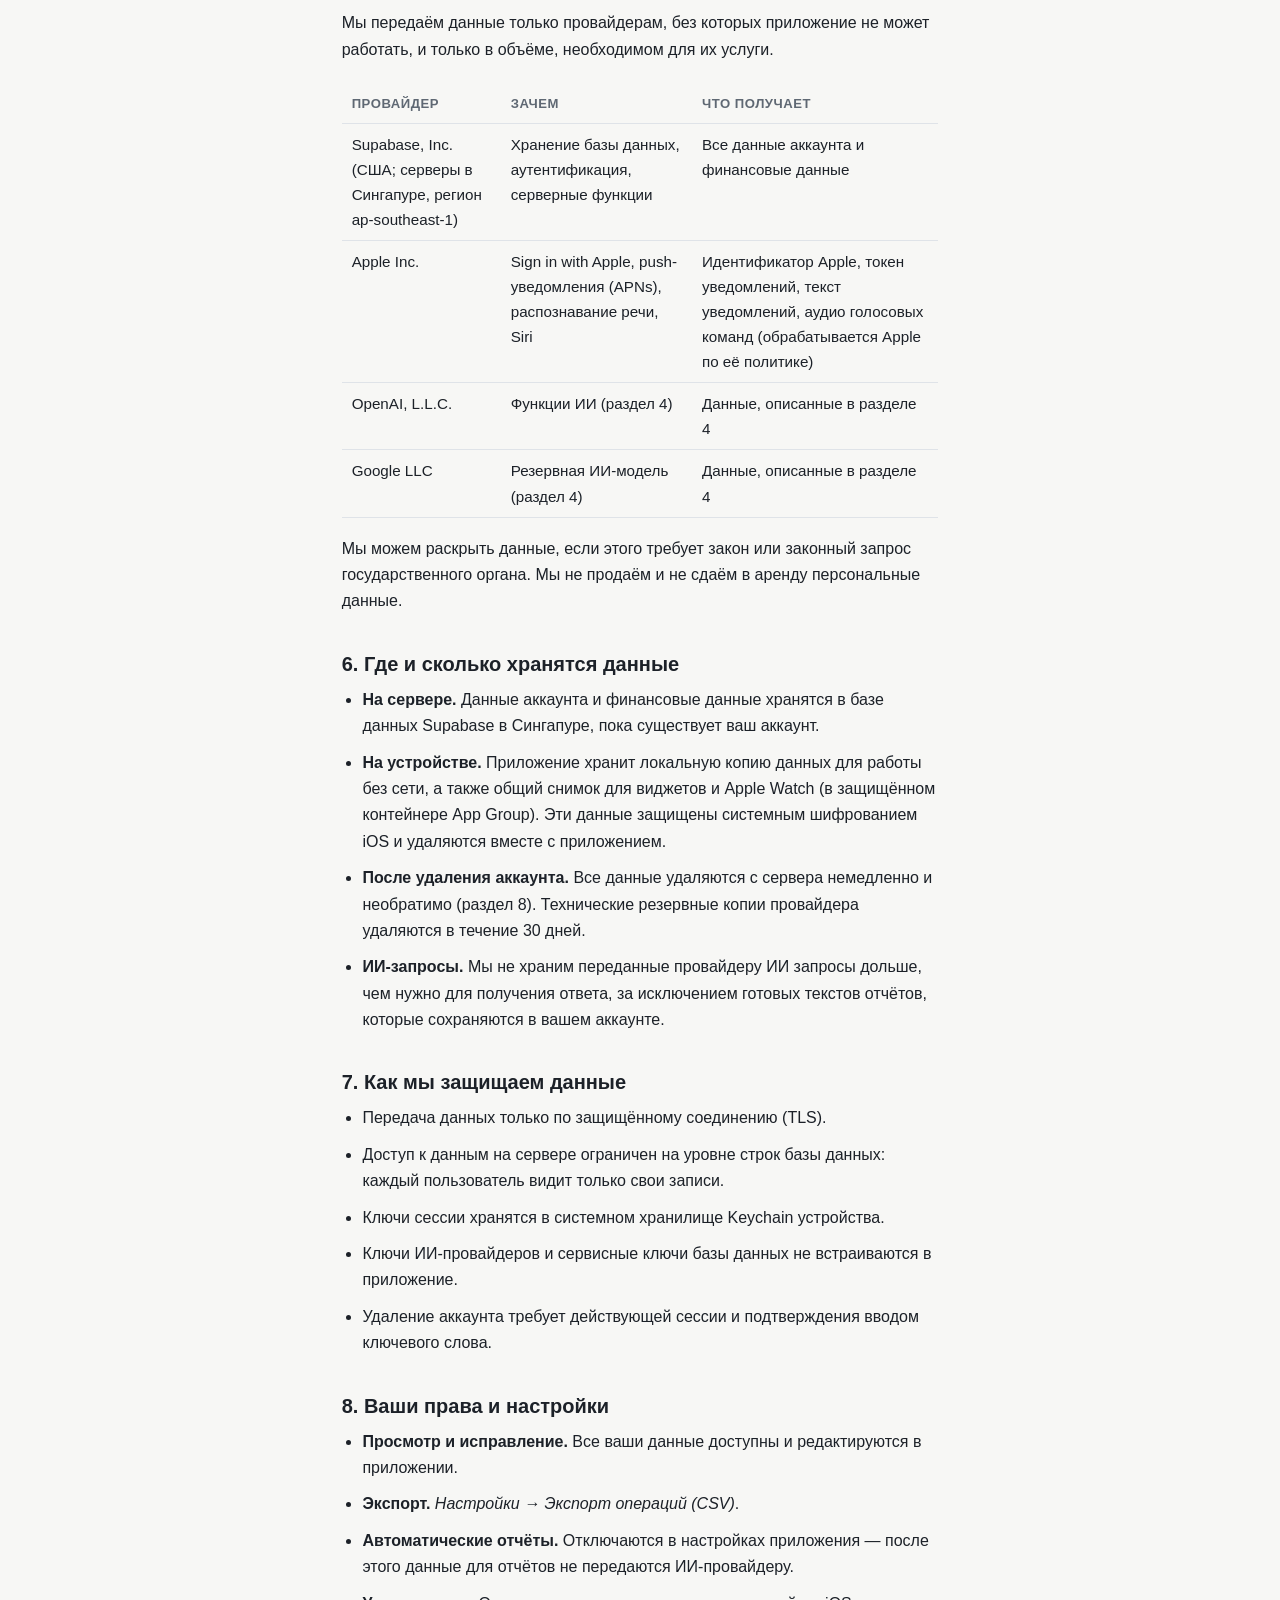
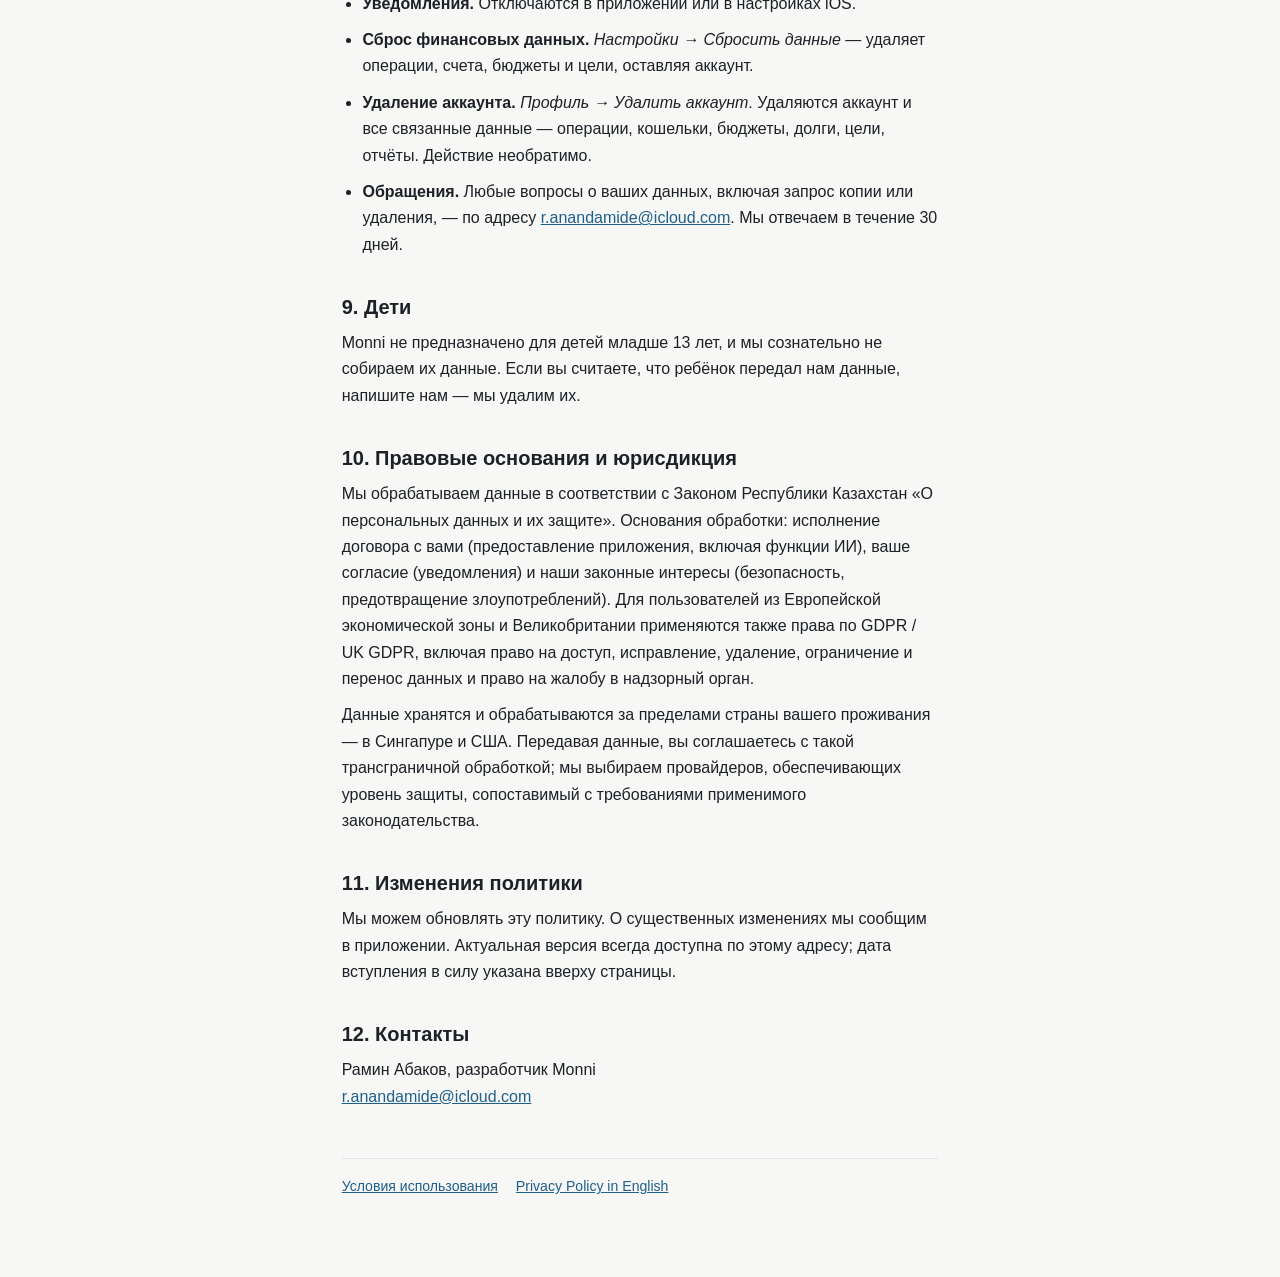
==== commit 0293d7cc: "privacy/terms: убрать обещание явного согласия на ИИ, добавить выключатель отчётов Приложение больше" ====
--- a/privacy/index.html
+++ b/privacy/index.html
@@ -14,7 +14,7 @@
   </header>
 
   <h1>Политика конфиденциальности</h1>
-  <p class="effective">Действует с 29 августа 2026 г. · Применяется к приложению Monni для iOS и watchOS (идентификатор <code>com.monni.finance</code>) и его расширениям: виджетам, приложению для Apple Watch, расширению «Поделиться», уведомлениям и командам Siri.</p>
+  <p class="effective">Действует с 9 сентября 2026 г. · Применяется к приложению Monni для iOS и watchOS (идентификатор <code>com.monni.finance</code>) и его расширениям: виджетам, приложению для Apple Watch, расширению «Поделиться», уведомлениям и командам Siri.</p>
 
   <ol class="toc">
     <li><a href="#who">Кто отвечает за ваши данные</a></li>
@@ -56,14 +56,14 @@
     <li>Чтобы приложение работало: хранить ваши операции, синхронизировать их между iPhone, Apple Watch и виджетами, показывать статистику, бюджеты и цели.</li>
     <li>Чтобы формировать отчёты и брифинги о ваших финансах — еженедельные, ежемесячные и годовые.</li>
     <li>Чтобы присылать уведомления, которые вы включили: напоминания о запланированных платежах, готовность отчёта, подтверждение операции по Apple Pay.</li>
-    <li>Чтобы распознавать чеки, выписки и голосовые команды и превращать их в операции — только с вашего согласия на использование ИИ (раздел 4).</li>
+    <li>Чтобы распознавать чеки, выписки и голосовые команды и превращать их в операции, а также готовить текстовые разборы в отчётах (раздел 4).</li>
     <li>Чтобы отвечать на ваши обращения в поддержку.</li>
   </ul>
   <p>Мы не используем ваши данные для рекламы, профилирования в маркетинговых целях и не передаём их брокерам данных.</p>
 
   <h2 id="ai">4. Функции искусственного интеллекта</h2>
   <div class="callout">
-    <p>Часть функций Monni работает с помощью внешних ИИ-моделей. Такие функции включаются только после вашего явного согласия, которое приложение запрашивает перед первым использованием. Согласие можно в любой момент отозвать: <em>Настройки → Передача данных ИИ</em>. Без согласия приложение продолжает работать — распознавание идёт на устройстве, а отчёты формируются без текстового анализа.</p>
+    <p>Часть функций Monni работает с помощью внешних ИИ-моделей. Передача данных, перечисленных ниже, необходима для работы этих функций и происходит в двух случаях: когда вы ими пользуетесь и когда приложение автоматически формирует еженедельный, ежемесячный или годовой отчёт. Автоматическое формирование отчётов можно отключить в настройках приложения — тогда данные для них не передаются. Часть распознавания выполняется прямо на устройстве и наружу не передаётся. Без ИИ-функций приложение остаётся полностью работоспособным: ручной ввод, аналитика, бюджеты, цели, плановые платежи и долговая книга работают без обращения к внешним моделям.</p>
   </div>
   <p><strong>Какие функции используют ИИ:</strong> умный ввод (разбор текста и голосовой команды в операцию), сканирование чеков, импорт банковских выписок, разделение счёта, чат с ассистентом, текстовые выводы в отчётах и брифингах, подсказки по бюджетам.</p>
   <p><strong>Что передаётся:</strong> текст вашего запроса или команды, фотография чека или текст выписки, а также необходимые для анализа сведения — операции за период, балансы, категории, валюта. Данные передаются на наш сервер, а с него — провайдеру ИИ.</p>
@@ -77,8 +77,8 @@
     <tr><th>Провайдер</th><th>Зачем</th><th>Что получает</th></tr>
     <tr><td>Supabase, Inc. (США; серверы в Сингапуре, регион ap-southeast-1)</td><td>Хранение базы данных, аутентификация, серверные функции</td><td>Все данные аккаунта и финансовые данные</td></tr>
     <tr><td>Apple Inc.</td><td>Sign in with Apple, push-уведомления (APNs), распознавание речи, Siri</td><td>Идентификатор Apple, токен уведомлений, текст уведомлений, аудио голосовых команд (обрабатывается Apple по её политике)</td></tr>
-    <tr><td>OpenAI, L.L.C.</td><td>Функции ИИ (раздел 4) — только с вашего согласия</td><td>Данные, описанные в разделе 4</td></tr>
-    <tr><td>Google LLC</td><td>Резервная ИИ-модель (раздел 4) — только с вашего согласия</td><td>Данные, описанные в разделе 4</td></tr>
+    <tr><td>OpenAI, L.L.C.</td><td>Функции ИИ (раздел 4)</td><td>Данные, описанные в разделе 4</td></tr>
+    <tr><td>Google LLC</td><td>Резервная ИИ-модель (раздел 4)</td><td>Данные, описанные в разделе 4</td></tr>
   </table>
   </div>
   <p>Мы можем раскрыть данные, если этого требует закон или законный запрос государственного органа. Мы не продаём и не сдаём в аренду персональные данные.</p>
@@ -104,7 +104,7 @@
   <ul>
     <li><strong>Просмотр и исправление.</strong> Все ваши данные доступны и редактируются в приложении.</li>
     <li><strong>Экспорт.</strong> <em>Настройки → Экспорт операций (CSV)</em>.</li>
-    <li><strong>Отзыв согласия на ИИ.</strong> <em>Настройки → Передача данных ИИ</em>.</li>
+    <li><strong>Автоматические отчёты.</strong> Отключаются в настройках приложения — после этого данные для отчётов не передаются ИИ-провайдеру.</li>
     <li><strong>Уведомления.</strong> Отключаются в приложении или в настройках iOS.</li>
     <li><strong>Сброс финансовых данных.</strong> <em>Настройки → Сбросить данные</em> — удаляет операции, счета, бюджеты и цели, оставляя аккаунт.</li>
     <li><strong>Удаление аккаунта.</strong> <em>Профиль → Удалить аккаунт</em>. Удаляются аккаунт и все связанные данные — операции, кошельки, бюджеты, долги, цели, отчёты. Действие необратимо.</li>
@@ -115,7 +115,7 @@
   <p>Monni не предназначено для детей младше 13 лет, и мы сознательно не собираем их данные. Если вы считаете, что ребёнок передал нам данные, напишите нам — мы удалим их.</p>
 
   <h2 id="law">10. Правовые основания и юрисдикция</h2>
-  <p>Мы обрабатываем данные в соответствии с Законом Республики Казахстан «О персональных данных и их защите». Основания обработки: исполнение договора с вами (предоставление приложения), ваше согласие (функции ИИ, уведомления) и наши законные интересы (безопасность, предотвращение злоупотреблений). Для пользователей из Европейской экономической зоны и Великобритании применяются также права по GDPR / UK GDPR, включая право на доступ, исправление, удаление, ограничение и перенос данных и право на жалобу в надзорный орган.</p>
+  <p>Мы обрабатываем данные в соответствии с Законом Республики Казахстан «О персональных данных и их защите». Основания обработки: исполнение договора с вами (предоставление приложения, включая функции ИИ), ваше согласие (уведомления) и наши законные интересы (безопасность, предотвращение злоупотреблений). Для пользователей из Европейской экономической зоны и Великобритании применяются также права по GDPR / UK GDPR, включая право на доступ, исправление, удаление, ограничение и перенос данных и право на жалобу в надзорный орган.</p>
   <p>Данные хранятся и обрабатываются за пределами страны вашего проживания — в Сингапуре и США. Передавая данные, вы соглашаетесь с такой трансграничной обработкой; мы выбираем провайдеров, обеспечивающих уровень защиты, сопоставимый с требованиями применимого законодательства.</p>
 
   <h2 id="changes">11. Изменения политики</h2>
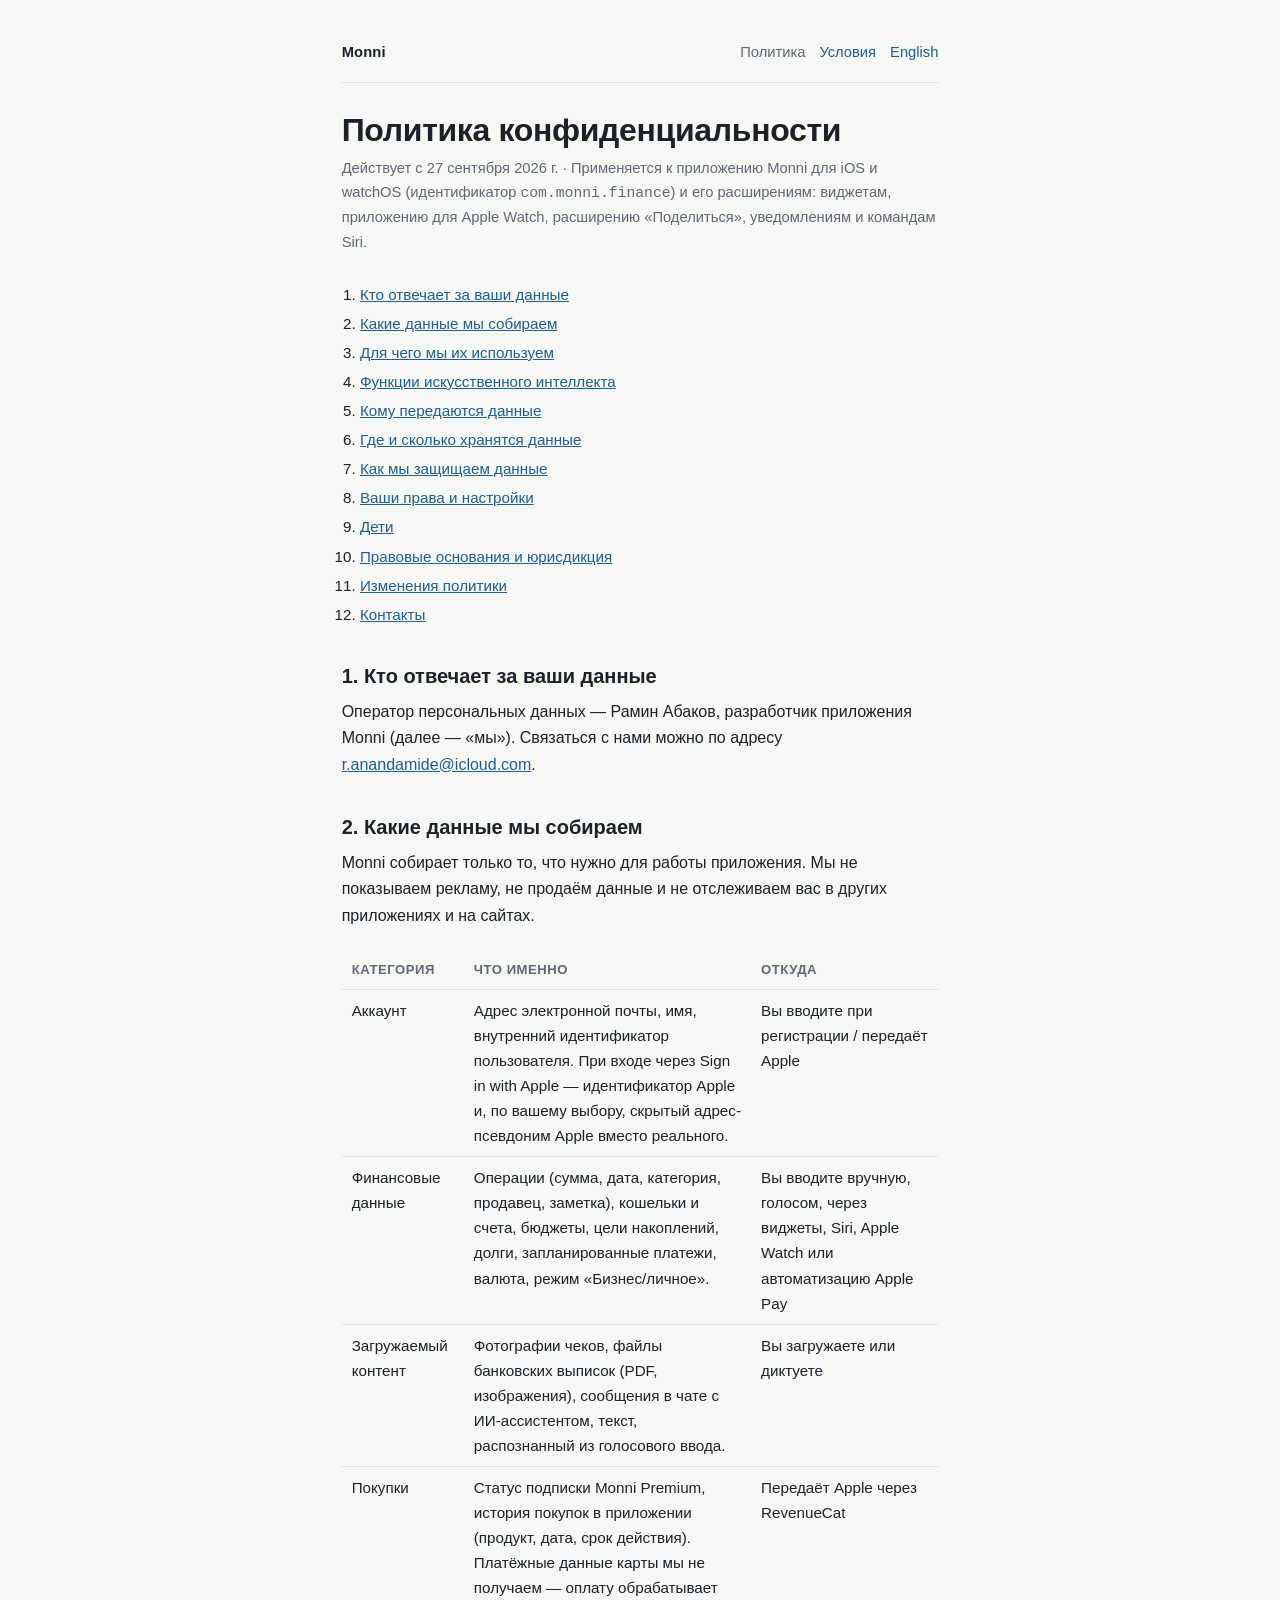
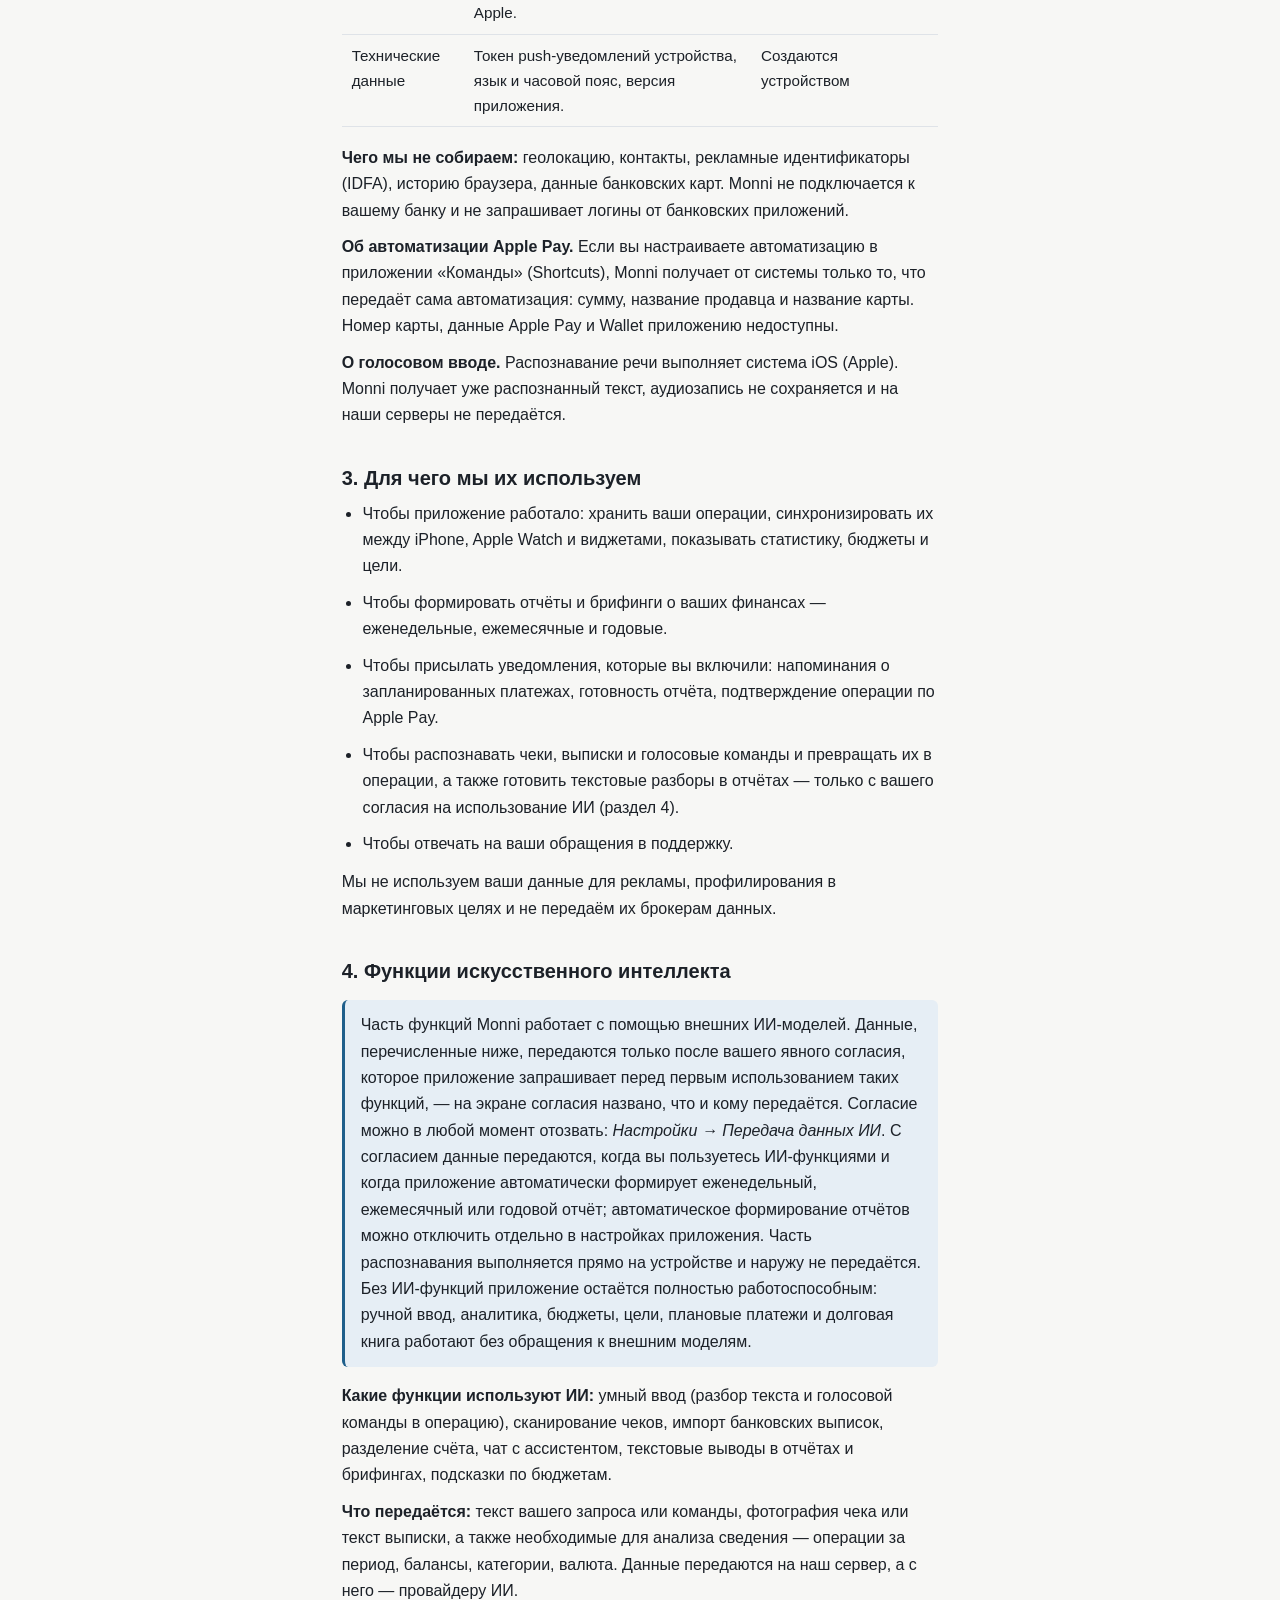
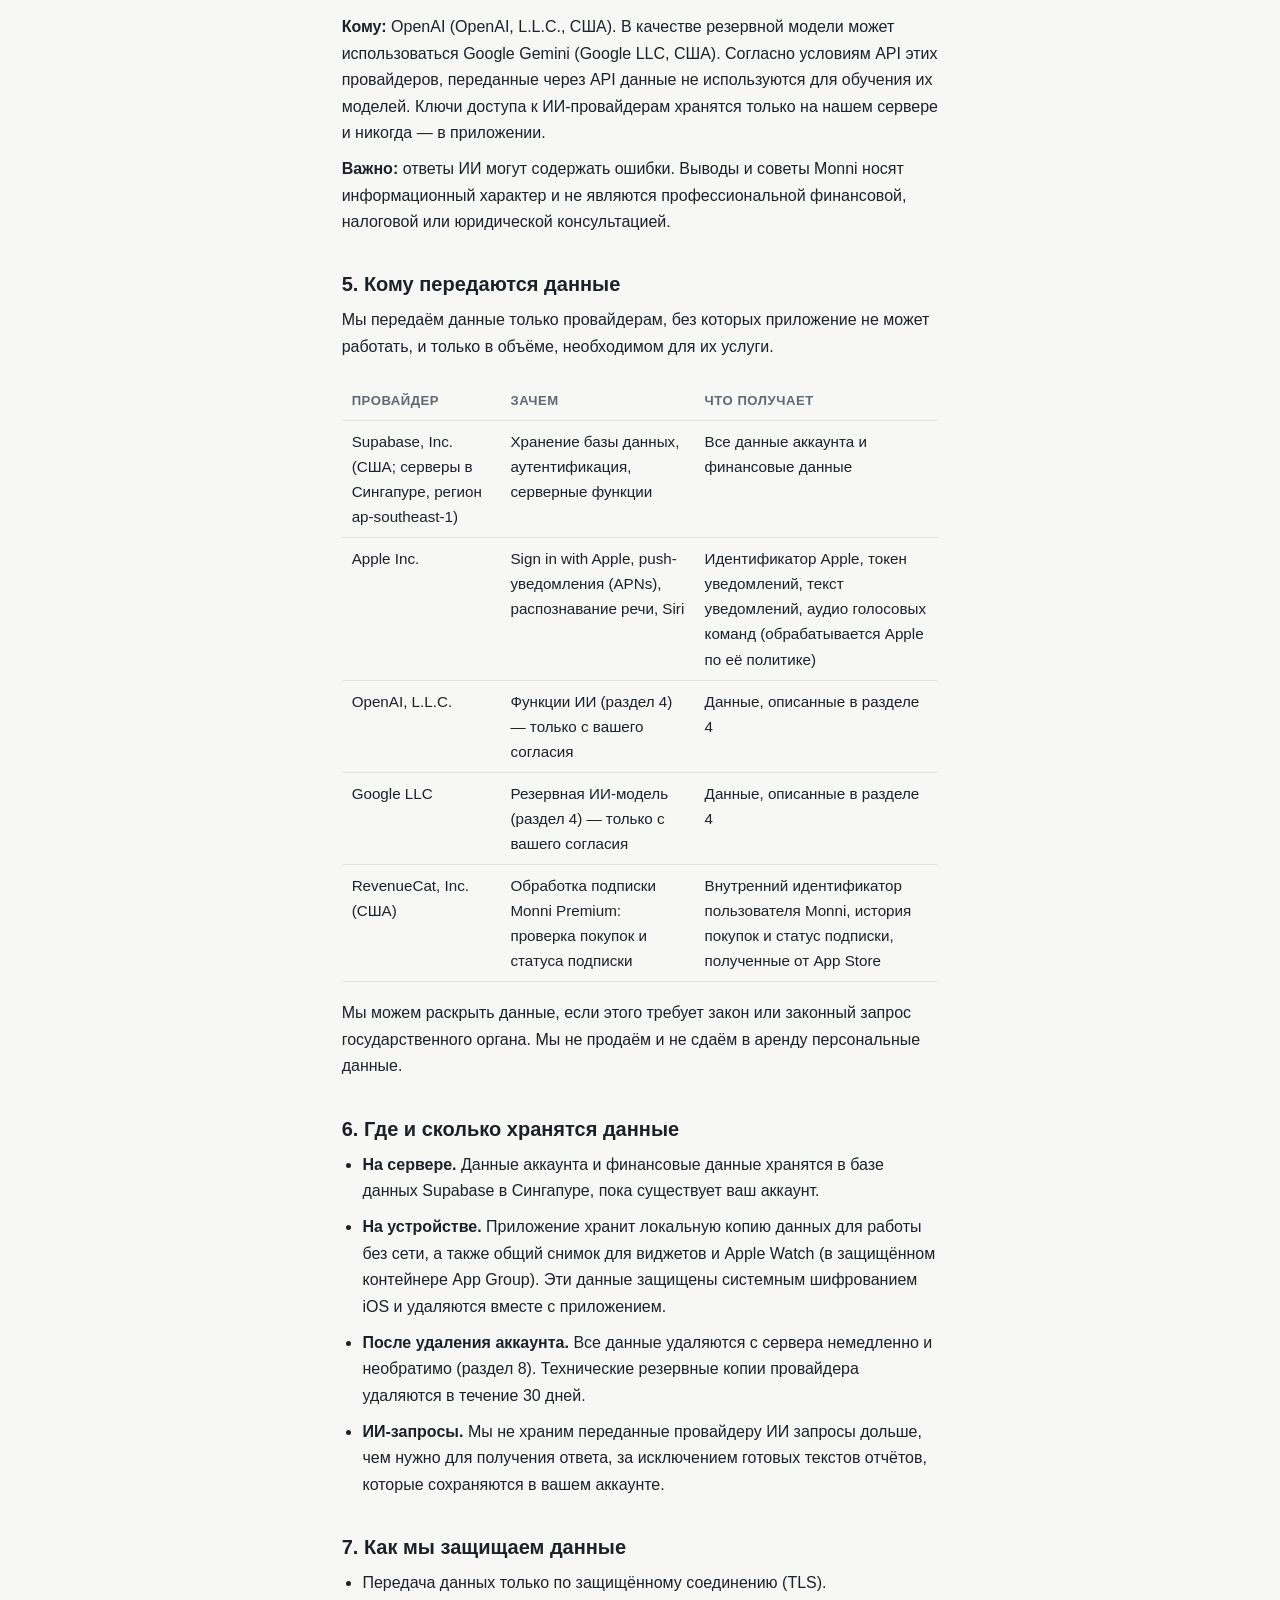
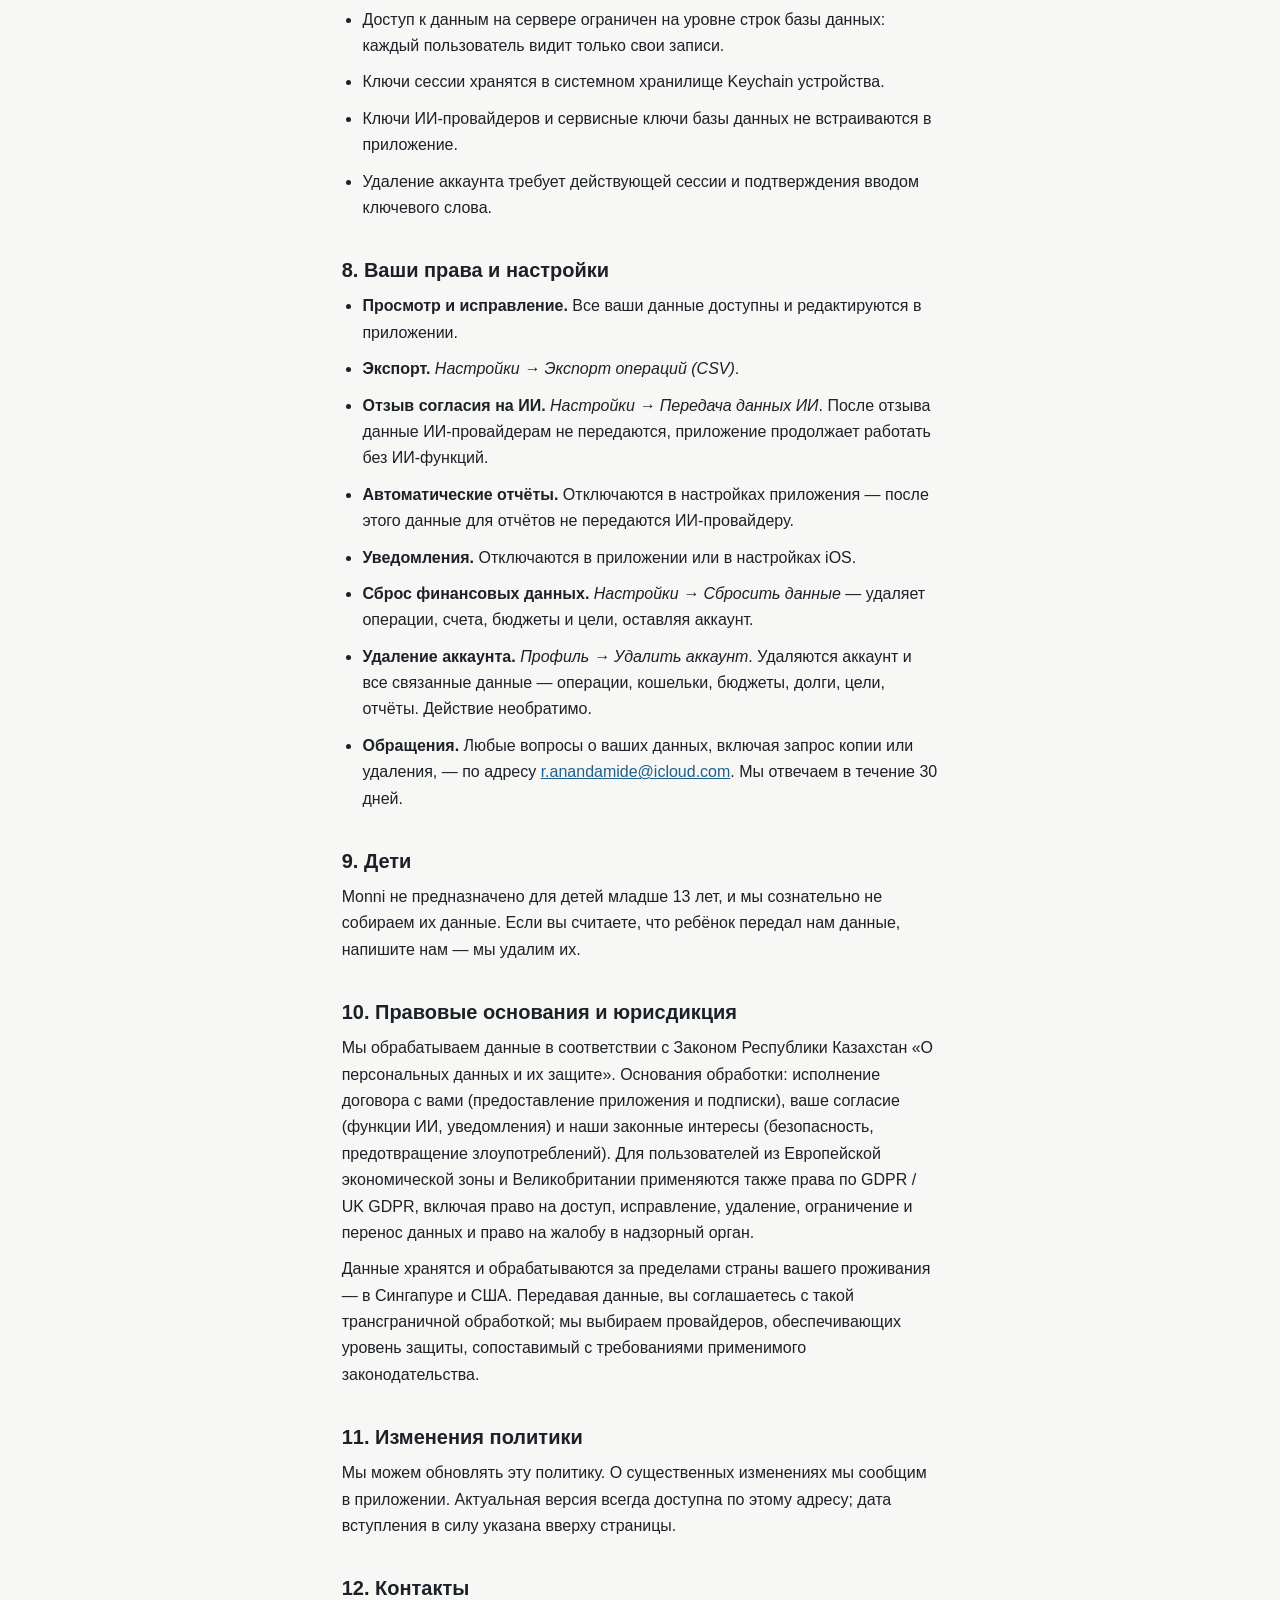
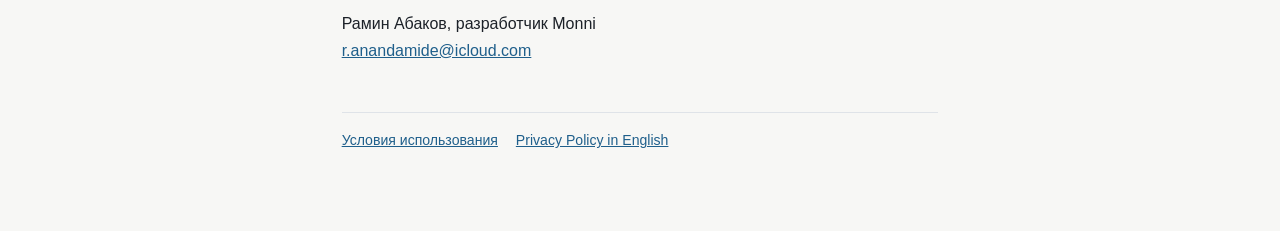
==== commit a64bedf2: "privacy/terms: явное согласие на ИИ снова, RevenueCat, условия подписки Premium Приложение снова спр" ====
--- a/privacy/index.html
+++ b/privacy/index.html
@@ -14,7 +14,7 @@
   </header>
 
   <h1>Политика конфиденциальности</h1>
-  <p class="effective">Действует с 9 сентября 2026 г. · Применяется к приложению Monni для iOS и watchOS (идентификатор <code>com.monni.finance</code>) и его расширениям: виджетам, приложению для Apple Watch, расширению «Поделиться», уведомлениям и командам Siri.</p>
+  <p class="effective">Действует с 27 сентября 2026 г. · Применяется к приложению Monni для iOS и watchOS (идентификатор <code>com.monni.finance</code>) и его расширениям: виджетам, приложению для Apple Watch, расширению «Поделиться», уведомлениям и командам Siri.</p>
 
   <ol class="toc">
     <li><a href="#who">Кто отвечает за ваши данные</a></li>
@@ -43,6 +43,7 @@
     <tr><td>Аккаунт</td><td>Адрес электронной почты, имя, внутренний идентификатор пользователя. При входе через Sign in with Apple — идентификатор Apple и, по вашему выбору, скрытый адрес-псевдоним Apple вместо реального.</td><td>Вы вводите при регистрации / передаёт Apple</td></tr>
     <tr><td>Финансовые данные</td><td>Операции (сумма, дата, категория, продавец, заметка), кошельки и счета, бюджеты, цели накоплений, долги, запланированные платежи, валюта, режим «Бизнес/личное».</td><td>Вы вводите вручную, голосом, через виджеты, Siri, Apple Watch или автоматизацию Apple Pay</td></tr>
     <tr><td>Загружаемый контент</td><td>Фотографии чеков, файлы банковских выписок (PDF, изображения), сообщения в чате с ИИ-ассистентом, текст, распознанный из голосового ввода.</td><td>Вы загружаете или диктуете</td></tr>
+    <tr><td>Покупки</td><td>Статус подписки Monni Premium, история покупок в приложении (продукт, дата, срок действия). Платёжные данные карты мы не получаем — оплату обрабатывает Apple.</td><td>Передаёт Apple через RevenueCat</td></tr>
     <tr><td>Технические данные</td><td>Токен push-уведомлений устройства, язык и часовой пояс, версия приложения.</td><td>Создаются устройством</td></tr>
   </table>
   </div>
@@ -56,14 +57,14 @@
     <li>Чтобы приложение работало: хранить ваши операции, синхронизировать их между iPhone, Apple Watch и виджетами, показывать статистику, бюджеты и цели.</li>
     <li>Чтобы формировать отчёты и брифинги о ваших финансах — еженедельные, ежемесячные и годовые.</li>
     <li>Чтобы присылать уведомления, которые вы включили: напоминания о запланированных платежах, готовность отчёта, подтверждение операции по Apple Pay.</li>
-    <li>Чтобы распознавать чеки, выписки и голосовые команды и превращать их в операции, а также готовить текстовые разборы в отчётах (раздел 4).</li>
+    <li>Чтобы распознавать чеки, выписки и голосовые команды и превращать их в операции, а также готовить текстовые разборы в отчётах — только с вашего согласия на использование ИИ (раздел 4).</li>
     <li>Чтобы отвечать на ваши обращения в поддержку.</li>
   </ul>
   <p>Мы не используем ваши данные для рекламы, профилирования в маркетинговых целях и не передаём их брокерам данных.</p>
 
   <h2 id="ai">4. Функции искусственного интеллекта</h2>
   <div class="callout">
-    <p>Часть функций Monni работает с помощью внешних ИИ-моделей. Передача данных, перечисленных ниже, необходима для работы этих функций и происходит в двух случаях: когда вы ими пользуетесь и когда приложение автоматически формирует еженедельный, ежемесячный или годовой отчёт. Автоматическое формирование отчётов можно отключить в настройках приложения — тогда данные для них не передаются. Часть распознавания выполняется прямо на устройстве и наружу не передаётся. Без ИИ-функций приложение остаётся полностью работоспособным: ручной ввод, аналитика, бюджеты, цели, плановые платежи и долговая книга работают без обращения к внешним моделям.</p>
+    <p>Часть функций Monni работает с помощью внешних ИИ-моделей. Данные, перечисленные ниже, передаются только после вашего явного согласия, которое приложение запрашивает перед первым использованием таких функций, — на экране согласия названо, что и кому передаётся. Согласие можно в любой момент отозвать: <em>Настройки → Передача данных ИИ</em>. С согласием данные передаются, когда вы пользуетесь ИИ-функциями и когда приложение автоматически формирует еженедельный, ежемесячный или годовой отчёт; автоматическое формирование отчётов можно отключить отдельно в настройках приложения. Часть распознавания выполняется прямо на устройстве и наружу не передаётся. Без ИИ-функций приложение остаётся полностью работоспособным: ручной ввод, аналитика, бюджеты, цели, плановые платежи и долговая книга работают без обращения к внешним моделям.</p>
   </div>
   <p><strong>Какие функции используют ИИ:</strong> умный ввод (разбор текста и голосовой команды в операцию), сканирование чеков, импорт банковских выписок, разделение счёта, чат с ассистентом, текстовые выводы в отчётах и брифингах, подсказки по бюджетам.</p>
   <p><strong>Что передаётся:</strong> текст вашего запроса или команды, фотография чека или текст выписки, а также необходимые для анализа сведения — операции за период, балансы, категории, валюта. Данные передаются на наш сервер, а с него — провайдеру ИИ.</p>
@@ -77,8 +78,9 @@
     <tr><th>Провайдер</th><th>Зачем</th><th>Что получает</th></tr>
     <tr><td>Supabase, Inc. (США; серверы в Сингапуре, регион ap-southeast-1)</td><td>Хранение базы данных, аутентификация, серверные функции</td><td>Все данные аккаунта и финансовые данные</td></tr>
     <tr><td>Apple Inc.</td><td>Sign in with Apple, push-уведомления (APNs), распознавание речи, Siri</td><td>Идентификатор Apple, токен уведомлений, текст уведомлений, аудио голосовых команд (обрабатывается Apple по её политике)</td></tr>
-    <tr><td>OpenAI, L.L.C.</td><td>Функции ИИ (раздел 4)</td><td>Данные, описанные в разделе 4</td></tr>
-    <tr><td>Google LLC</td><td>Резервная ИИ-модель (раздел 4)</td><td>Данные, описанные в разделе 4</td></tr>
+    <tr><td>OpenAI, L.L.C.</td><td>Функции ИИ (раздел 4) — только с вашего согласия</td><td>Данные, описанные в разделе 4</td></tr>
+    <tr><td>Google LLC</td><td>Резервная ИИ-модель (раздел 4) — только с вашего согласия</td><td>Данные, описанные в разделе 4</td></tr>
+    <tr><td>RevenueCat, Inc. (США)</td><td>Обработка подписки Monni Premium: проверка покупок и статуса подписки</td><td>Внутренний идентификатор пользователя Monni, история покупок и статус подписки, полученные от App Store</td></tr>
   </table>
   </div>
   <p>Мы можем раскрыть данные, если этого требует закон или законный запрос государственного органа. Мы не продаём и не сдаём в аренду персональные данные.</p>
@@ -104,6 +106,7 @@
   <ul>
     <li><strong>Просмотр и исправление.</strong> Все ваши данные доступны и редактируются в приложении.</li>
     <li><strong>Экспорт.</strong> <em>Настройки → Экспорт операций (CSV)</em>.</li>
+    <li><strong>Отзыв согласия на ИИ.</strong> <em>Настройки → Передача данных ИИ</em>. После отзыва данные ИИ-провайдерам не передаются, приложение продолжает работать без ИИ-функций.</li>
     <li><strong>Автоматические отчёты.</strong> Отключаются в настройках приложения — после этого данные для отчётов не передаются ИИ-провайдеру.</li>
     <li><strong>Уведомления.</strong> Отключаются в приложении или в настройках iOS.</li>
     <li><strong>Сброс финансовых данных.</strong> <em>Настройки → Сбросить данные</em> — удаляет операции, счета, бюджеты и цели, оставляя аккаунт.</li>
@@ -115,7 +118,7 @@
   <p>Monni не предназначено для детей младше 13 лет, и мы сознательно не собираем их данные. Если вы считаете, что ребёнок передал нам данные, напишите нам — мы удалим их.</p>
 
   <h2 id="law">10. Правовые основания и юрисдикция</h2>
-  <p>Мы обрабатываем данные в соответствии с Законом Республики Казахстан «О персональных данных и их защите». Основания обработки: исполнение договора с вами (предоставление приложения, включая функции ИИ), ваше согласие (уведомления) и наши законные интересы (безопасность, предотвращение злоупотреблений). Для пользователей из Европейской экономической зоны и Великобритании применяются также права по GDPR / UK GDPR, включая право на доступ, исправление, удаление, ограничение и перенос данных и право на жалобу в надзорный орган.</p>
+  <p>Мы обрабатываем данные в соответствии с Законом Республики Казахстан «О персональных данных и их защите». Основания обработки: исполнение договора с вами (предоставление приложения и подписки), ваше согласие (функции ИИ, уведомления) и наши законные интересы (безопасность, предотвращение злоупотреблений). Для пользователей из Европейской экономической зоны и Великобритании применяются также права по GDPR / UK GDPR, включая право на доступ, исправление, удаление, ограничение и перенос данных и право на жалобу в надзорный орган.</p>
   <p>Данные хранятся и обрабатываются за пределами страны вашего проживания — в Сингапуре и США. Передавая данные, вы соглашаетесь с такой трансграничной обработкой; мы выбираем провайдеров, обеспечивающих уровень защиты, сопоставимый с требованиями применимого законодательства.</p>
 
   <h2 id="changes">11. Изменения политики</h2>
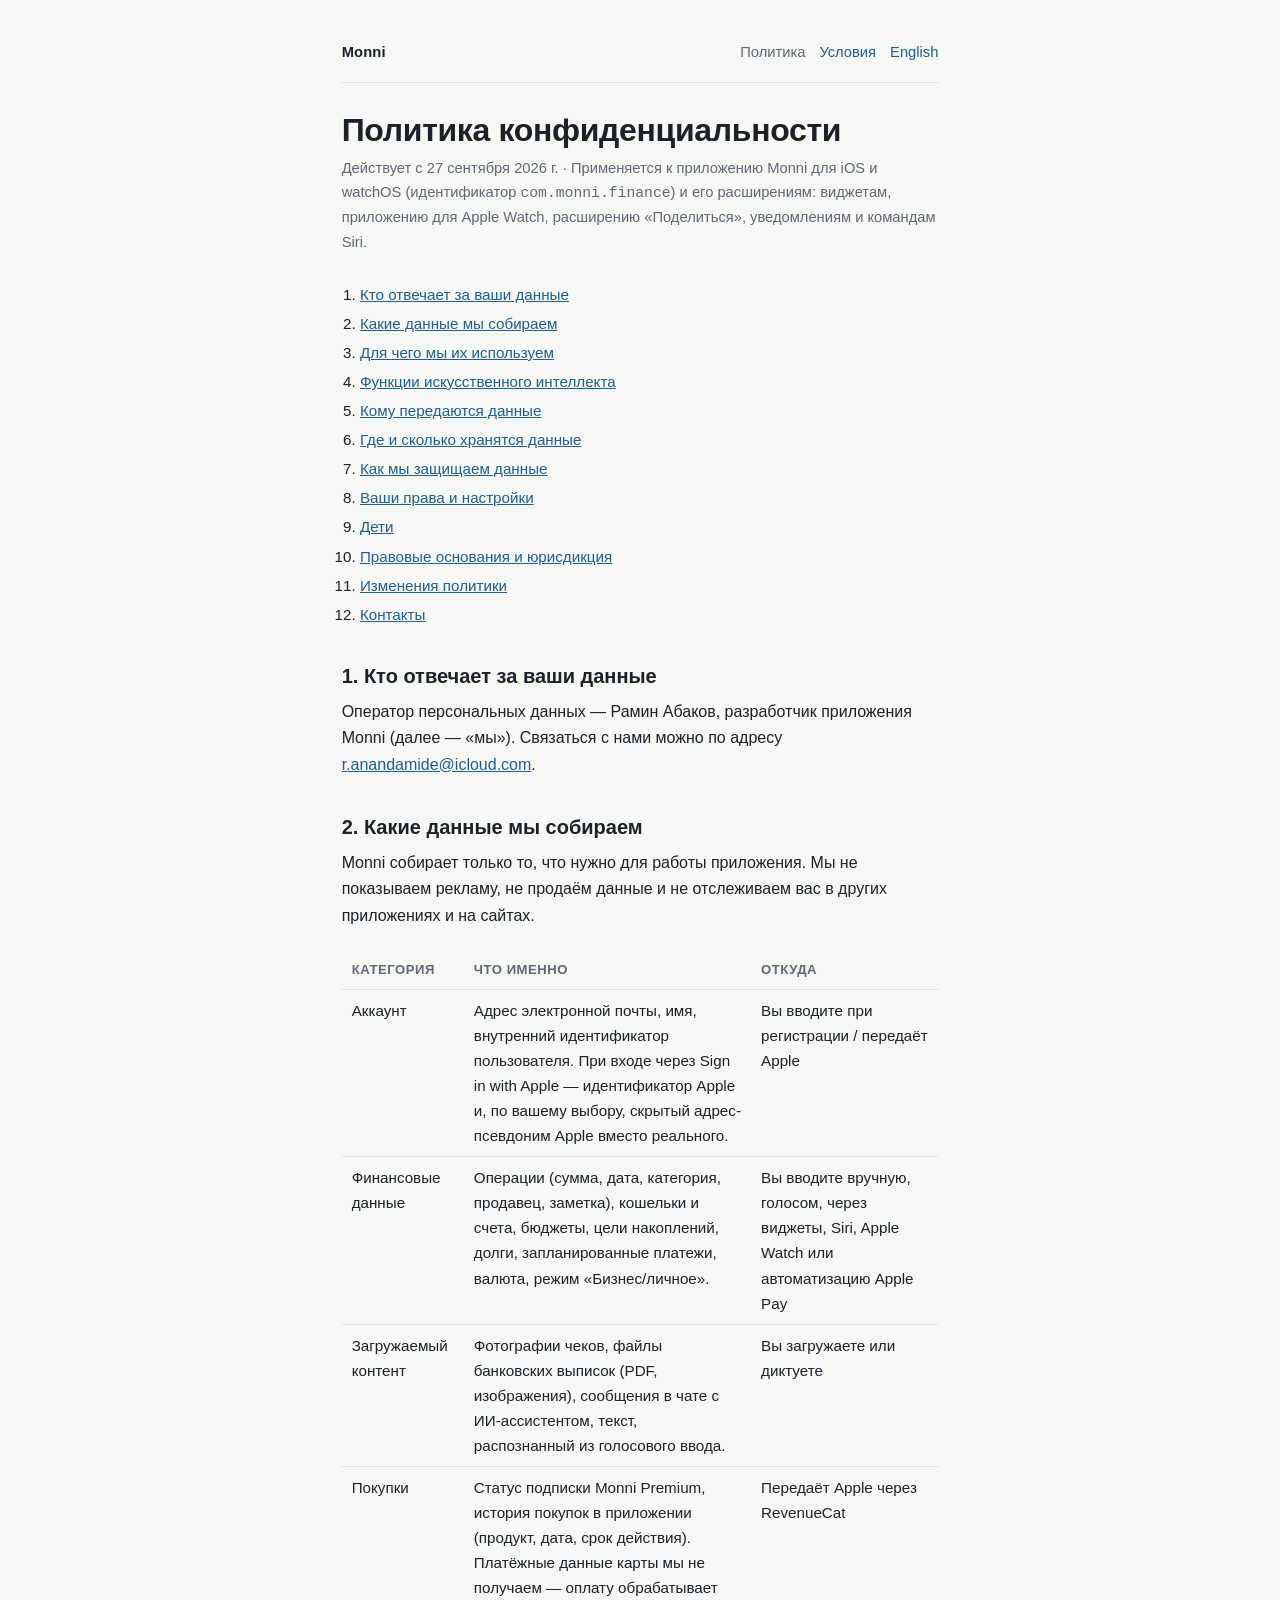
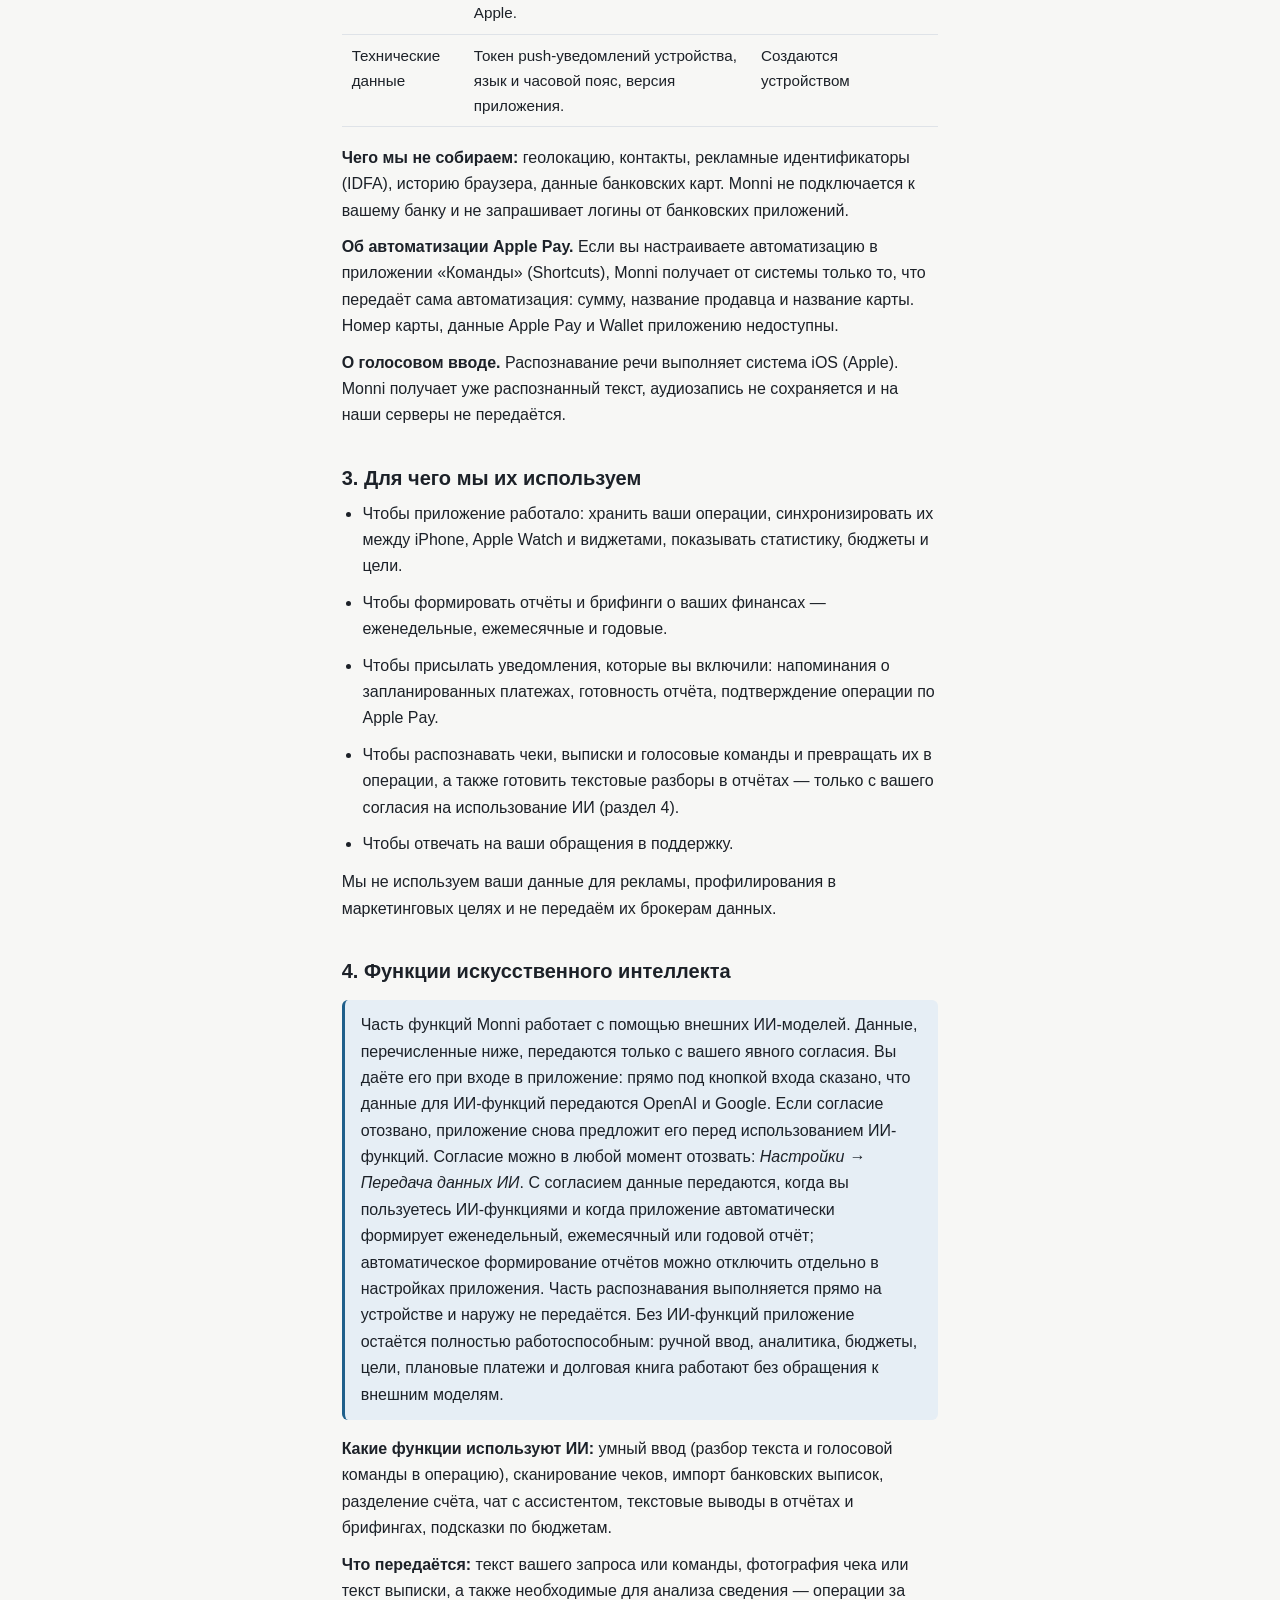
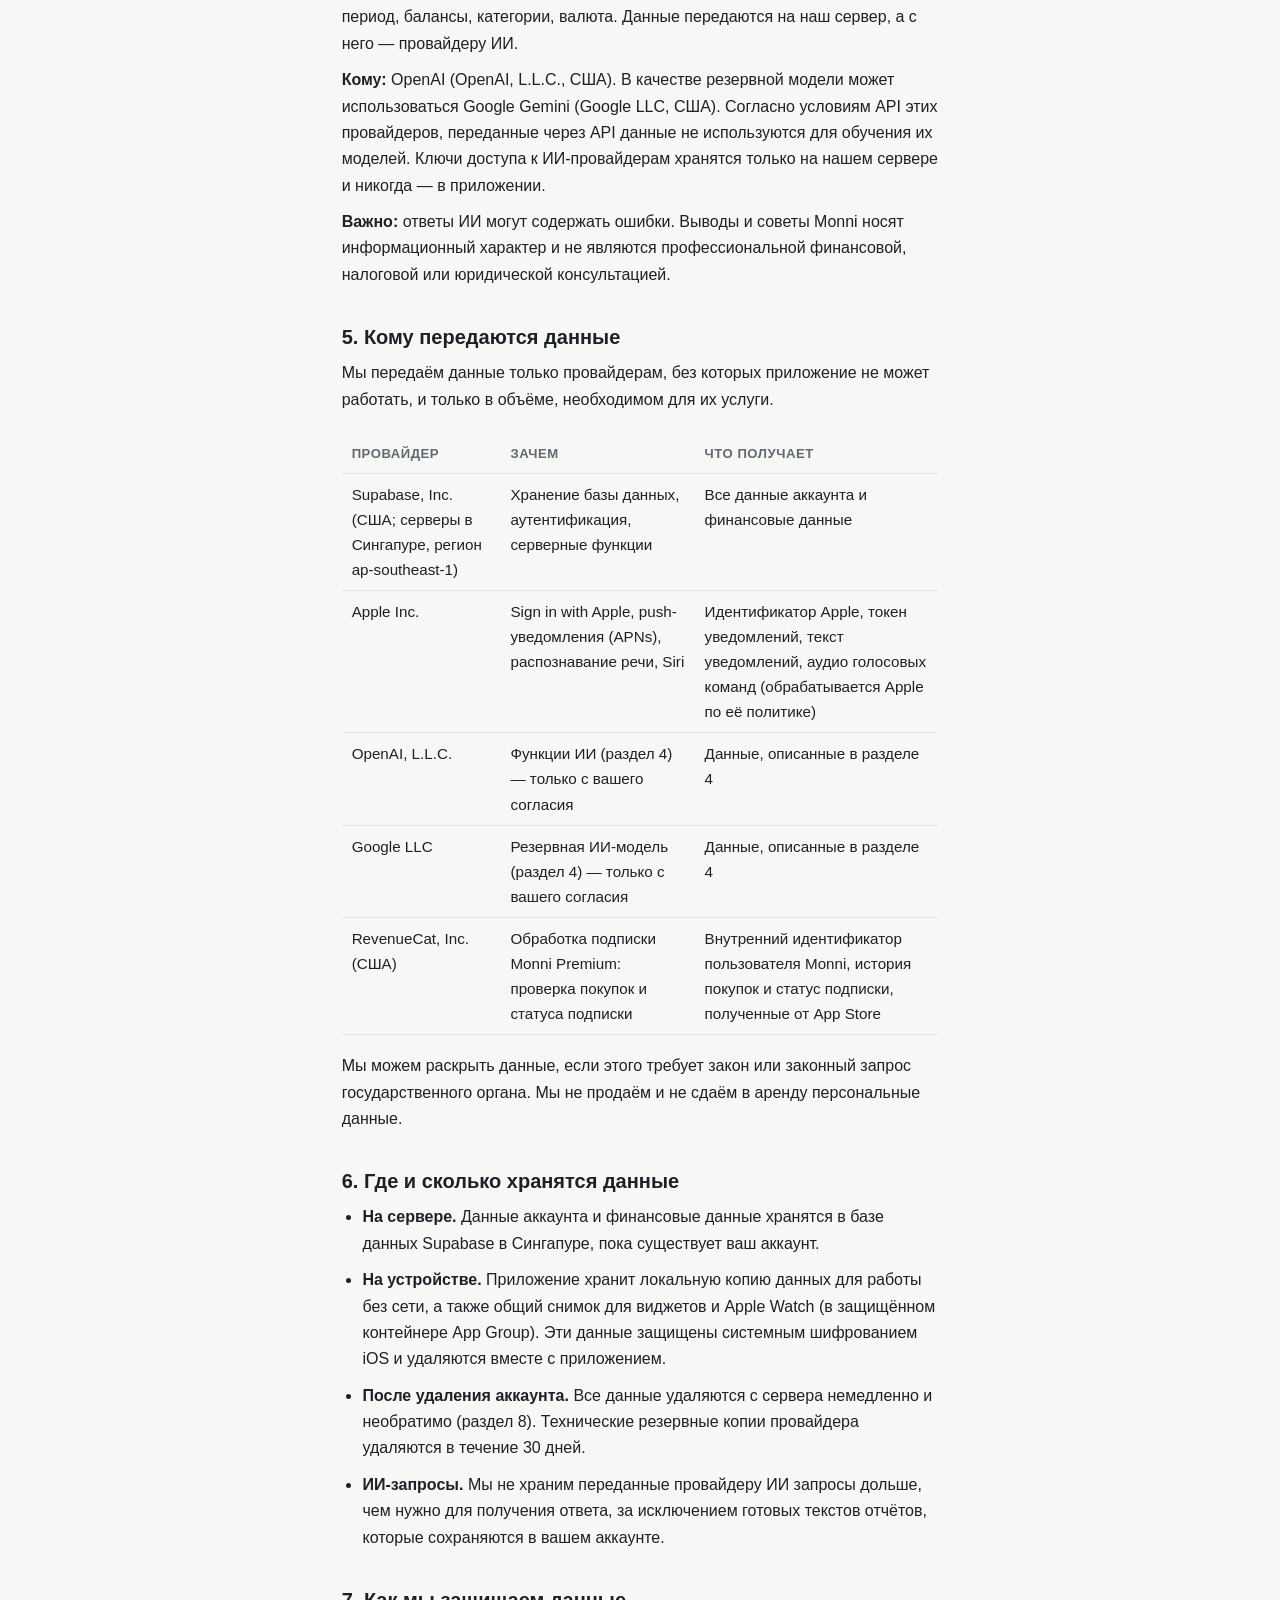
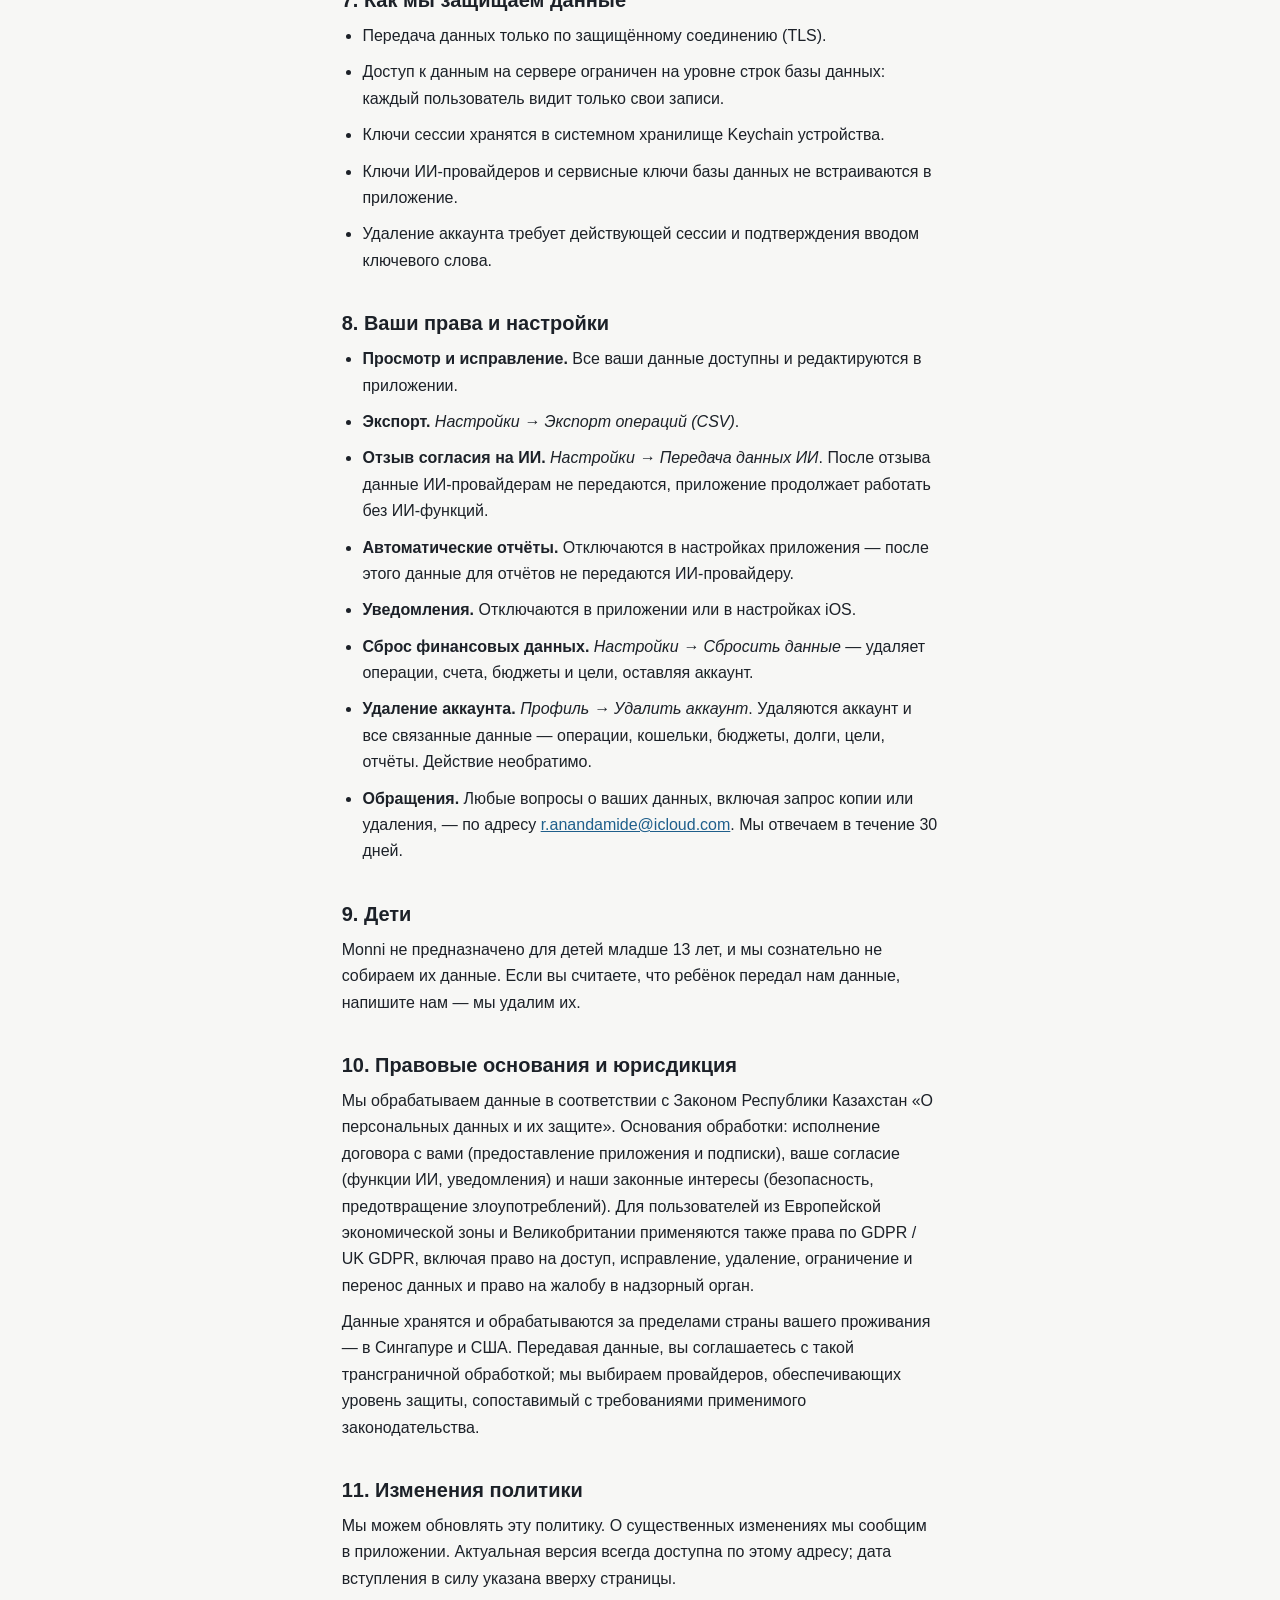
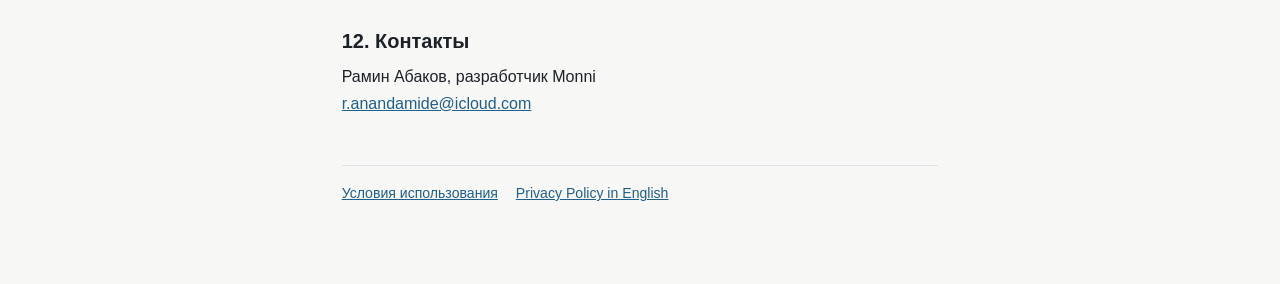
==== commit 6008af7e: "privacy: согласие на ИИ даётся при входе Co-Authored-By: Claude Opus 5.5 <noreply@anthropic.com>" ====
--- a/privacy/index.html
+++ b/privacy/index.html
@@ -64,7 +64,7 @@
 
   <h2 id="ai">4. Функции искусственного интеллекта</h2>
   <div class="callout">
-    <p>Часть функций Monni работает с помощью внешних ИИ-моделей. Данные, перечисленные ниже, передаются только после вашего явного согласия, которое приложение запрашивает перед первым использованием таких функций, — на экране согласия названо, что и кому передаётся. Согласие можно в любой момент отозвать: <em>Настройки → Передача данных ИИ</em>. С согласием данные передаются, когда вы пользуетесь ИИ-функциями и когда приложение автоматически формирует еженедельный, ежемесячный или годовой отчёт; автоматическое формирование отчётов можно отключить отдельно в настройках приложения. Часть распознавания выполняется прямо на устройстве и наружу не передаётся. Без ИИ-функций приложение остаётся полностью работоспособным: ручной ввод, аналитика, бюджеты, цели, плановые платежи и долговая книга работают без обращения к внешним моделям.</p>
+    <p>Часть функций Monni работает с помощью внешних ИИ-моделей. Данные, перечисленные ниже, передаются только с вашего явного согласия. Вы даёте его при входе в приложение: прямо под кнопкой входа сказано, что данные для ИИ-функций передаются OpenAI и Google. Если согласие отозвано, приложение снова предложит его перед использованием ИИ-функций. Согласие можно в любой момент отозвать: <em>Настройки → Передача данных ИИ</em>. С согласием данные передаются, когда вы пользуетесь ИИ-функциями и когда приложение автоматически формирует еженедельный, ежемесячный или годовой отчёт; автоматическое формирование отчётов можно отключить отдельно в настройках приложения. Часть распознавания выполняется прямо на устройстве и наружу не передаётся. Без ИИ-функций приложение остаётся полностью работоспособным: ручной ввод, аналитика, бюджеты, цели, плановые платежи и долговая книга работают без обращения к внешним моделям.</p>
   </div>
   <p><strong>Какие функции используют ИИ:</strong> умный ввод (разбор текста и голосовой команды в операцию), сканирование чеков, импорт банковских выписок, разделение счёта, чат с ассистентом, текстовые выводы в отчётах и брифингах, подсказки по бюджетам.</p>
   <p><strong>Что передаётся:</strong> текст вашего запроса или команды, фотография чека или текст выписки, а также необходимые для анализа сведения — операции за период, балансы, категории, валюта. Данные передаются на наш сервер, а с него — провайдеру ИИ.</p>
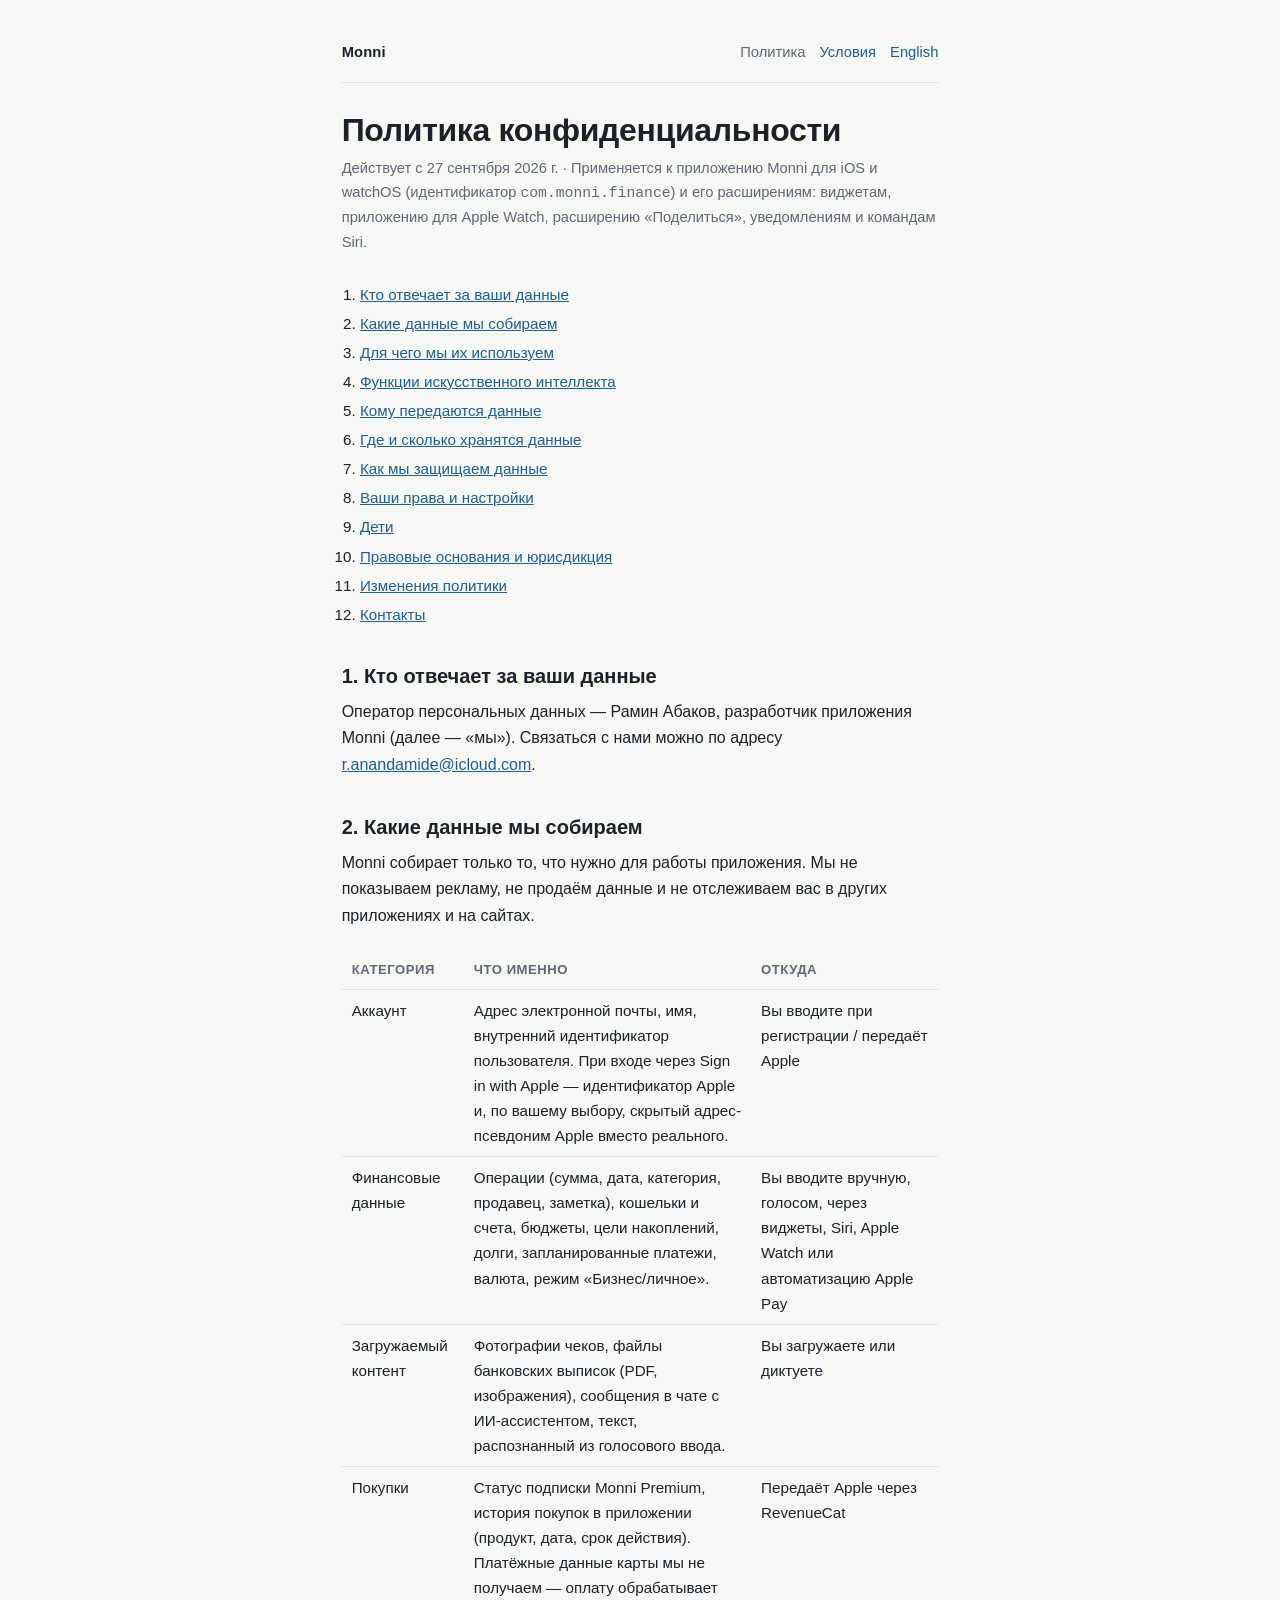
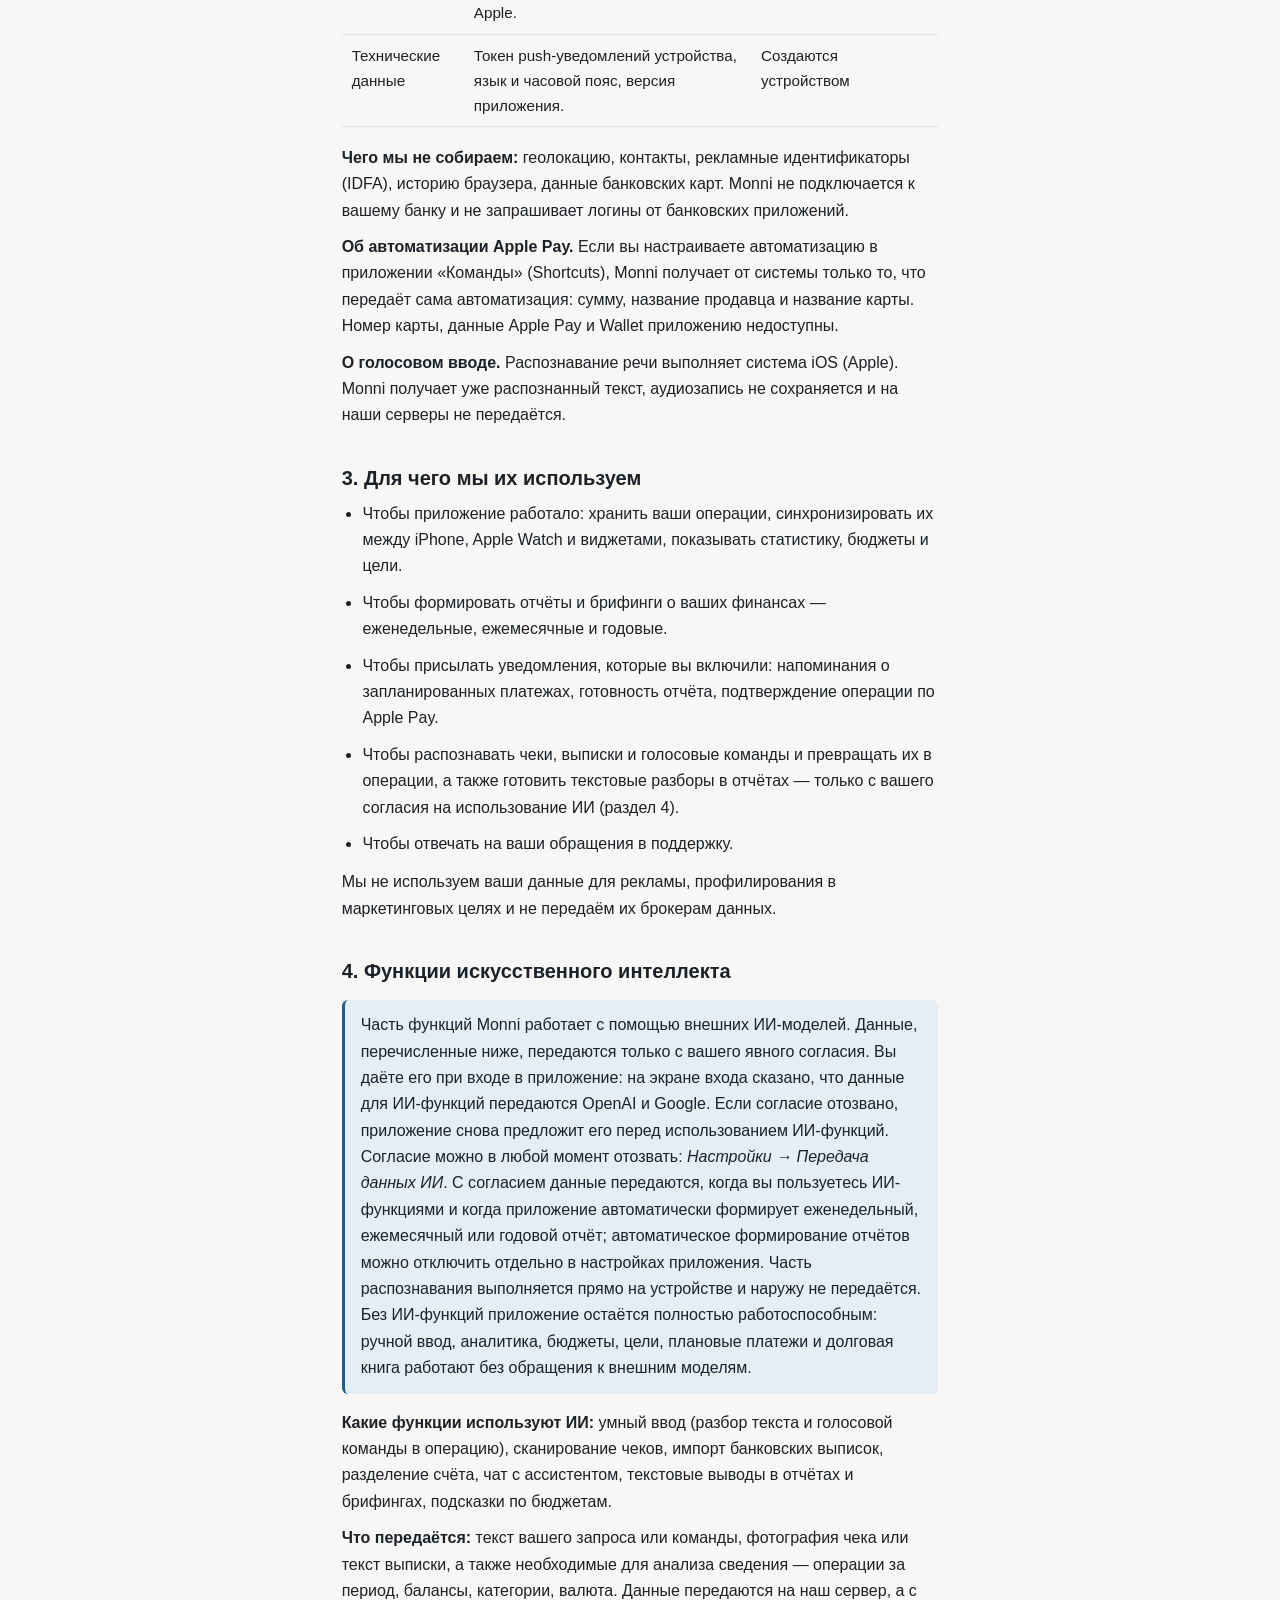
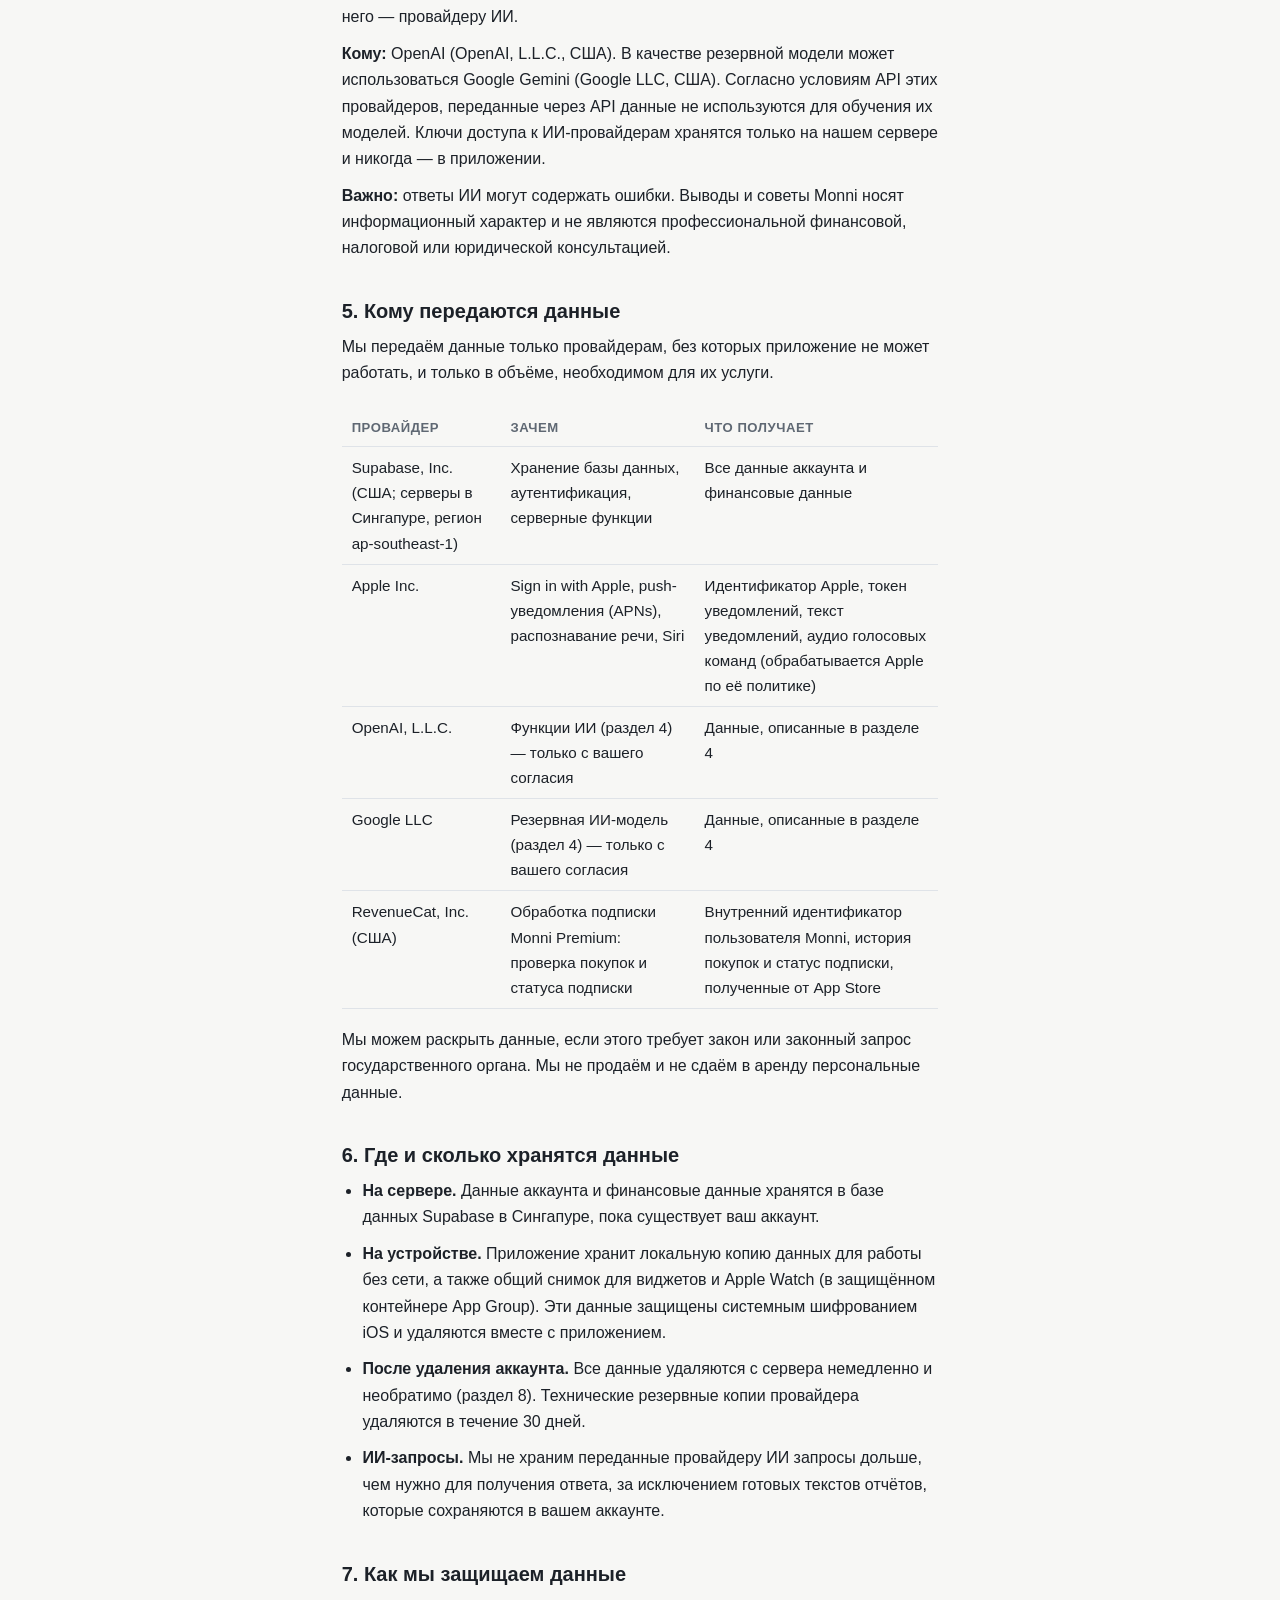
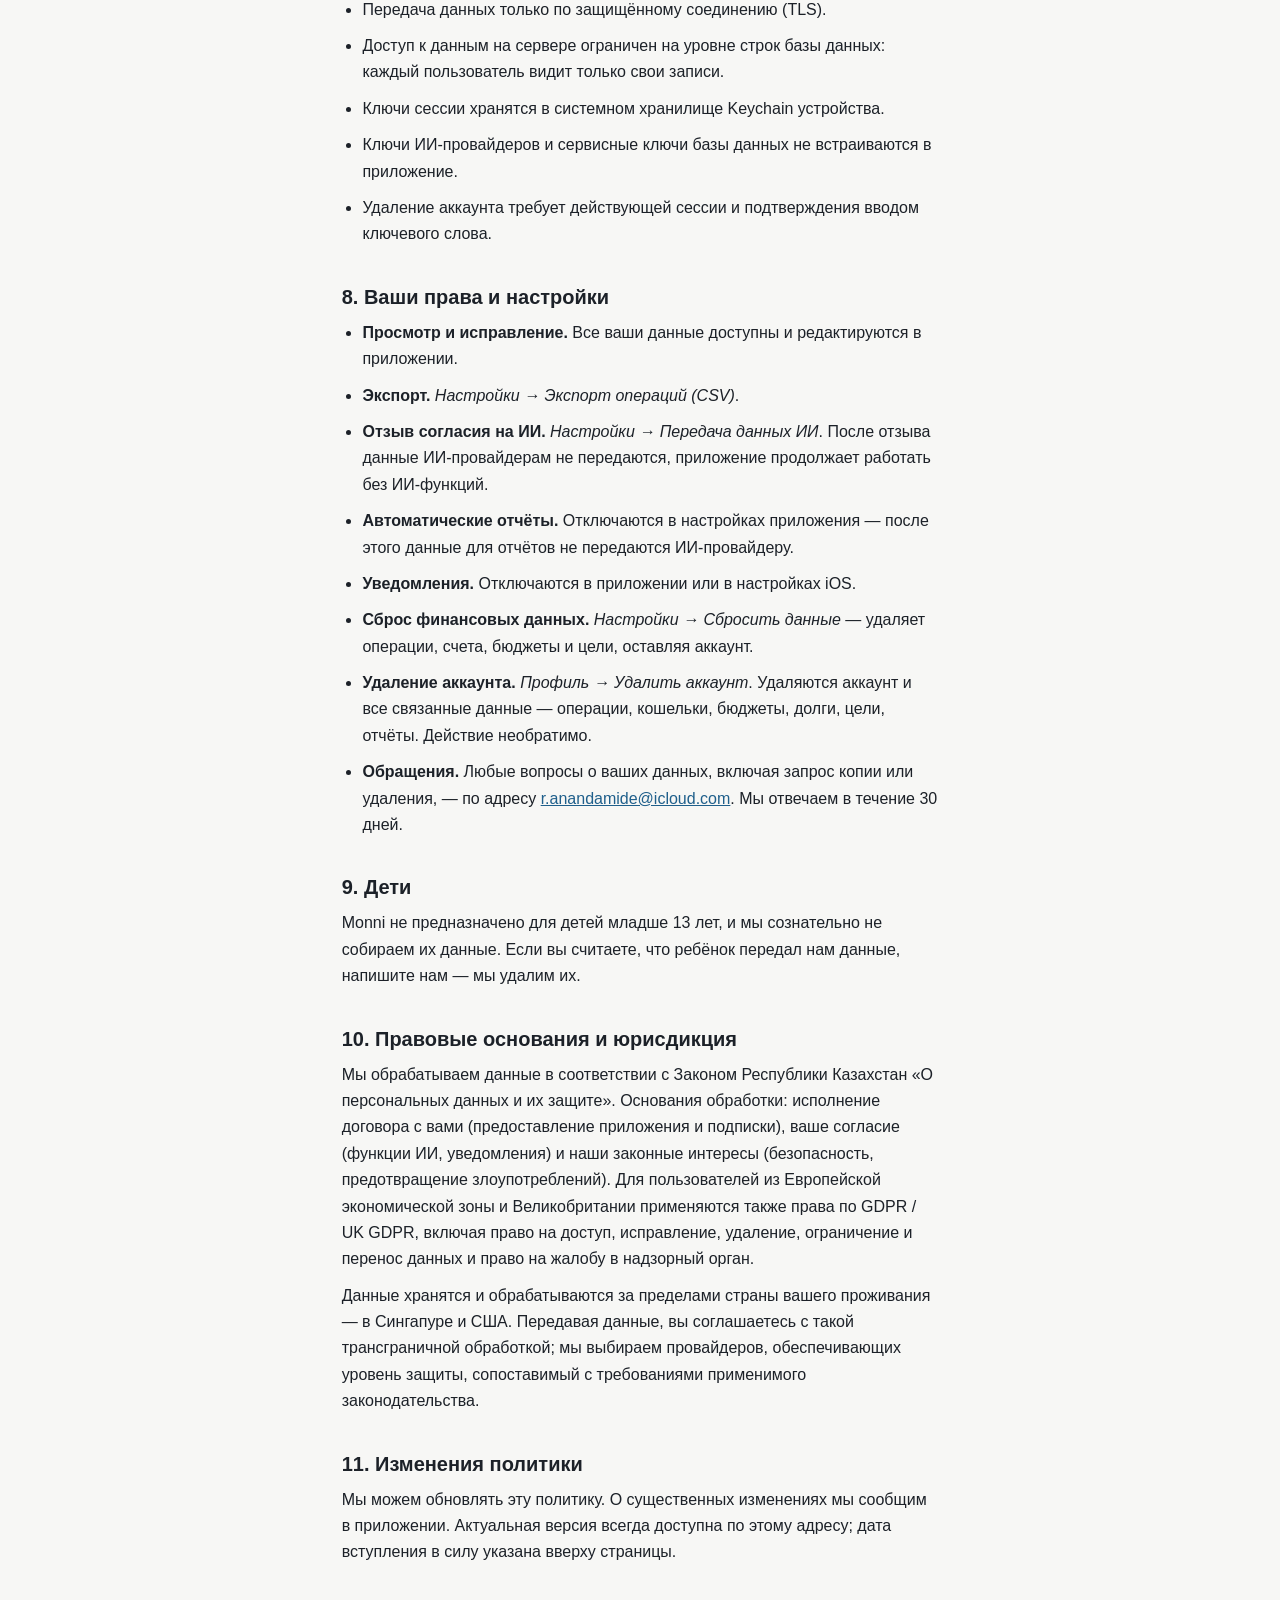
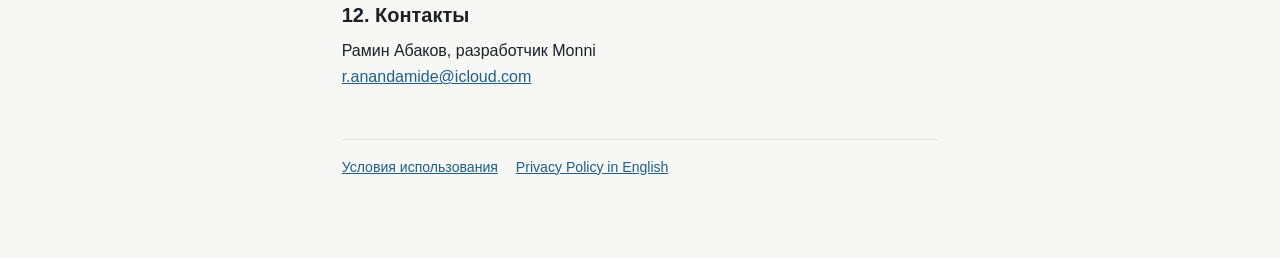
==== commit 39c7a392: "privacy: текст согласия внизу экрана входа Co-Authored-By: Claude Opus 5.5 <noreply@anthropic.com>" ====
--- a/privacy/index.html
+++ b/privacy/index.html
@@ -64,7 +64,7 @@
 
   <h2 id="ai">4. Функции искусственного интеллекта</h2>
   <div class="callout">
-    <p>Часть функций Monni работает с помощью внешних ИИ-моделей. Данные, перечисленные ниже, передаются только с вашего явного согласия. Вы даёте его при входе в приложение: прямо под кнопкой входа сказано, что данные для ИИ-функций передаются OpenAI и Google. Если согласие отозвано, приложение снова предложит его перед использованием ИИ-функций. Согласие можно в любой момент отозвать: <em>Настройки → Передача данных ИИ</em>. С согласием данные передаются, когда вы пользуетесь ИИ-функциями и когда приложение автоматически формирует еженедельный, ежемесячный или годовой отчёт; автоматическое формирование отчётов можно отключить отдельно в настройках приложения. Часть распознавания выполняется прямо на устройстве и наружу не передаётся. Без ИИ-функций приложение остаётся полностью работоспособным: ручной ввод, аналитика, бюджеты, цели, плановые платежи и долговая книга работают без обращения к внешним моделям.</p>
+    <p>Часть функций Monni работает с помощью внешних ИИ-моделей. Данные, перечисленные ниже, передаются только с вашего явного согласия. Вы даёте его при входе в приложение: на экране входа сказано, что данные для ИИ-функций передаются OpenAI и Google. Если согласие отозвано, приложение снова предложит его перед использованием ИИ-функций. Согласие можно в любой момент отозвать: <em>Настройки → Передача данных ИИ</em>. С согласием данные передаются, когда вы пользуетесь ИИ-функциями и когда приложение автоматически формирует еженедельный, ежемесячный или годовой отчёт; автоматическое формирование отчётов можно отключить отдельно в настройках приложения. Часть распознавания выполняется прямо на устройстве и наружу не передаётся. Без ИИ-функций приложение остаётся полностью работоспособным: ручной ввод, аналитика, бюджеты, цели, плановые платежи и долговая книга работают без обращения к внешним моделям.</p>
   </div>
   <p><strong>Какие функции используют ИИ:</strong> умный ввод (разбор текста и голосовой команды в операцию), сканирование чеков, импорт банковских выписок, разделение счёта, чат с ассистентом, текстовые выводы в отчётах и брифингах, подсказки по бюджетам.</p>
   <p><strong>Что передаётся:</strong> текст вашего запроса или команды, фотография чека или текст выписки, а также необходимые для анализа сведения — операции за период, балансы, категории, валюта. Данные передаются на наш сервер, а с него — провайдеру ИИ.</p>
